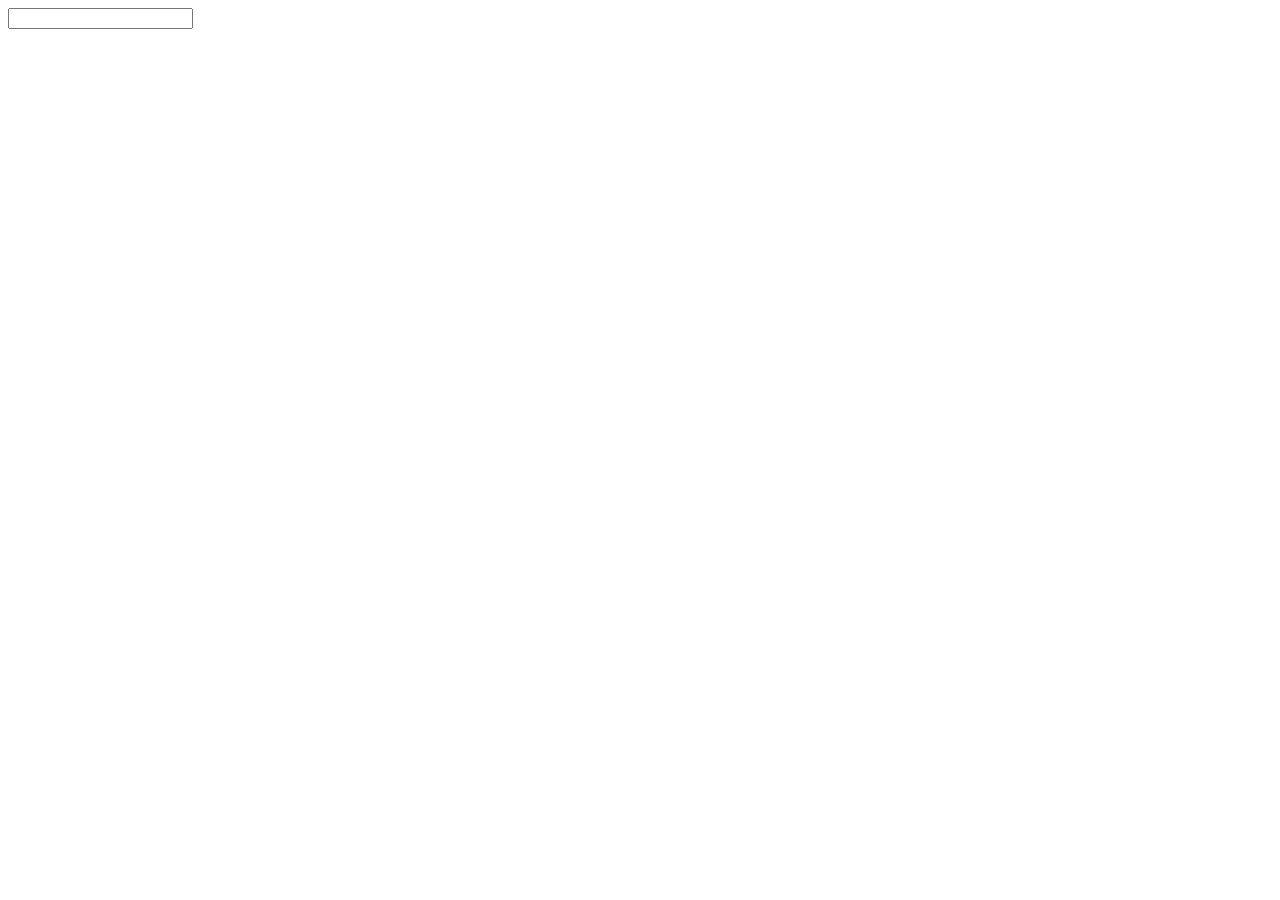
==== assets/html/home.html @ e3c2feac "login" ====
<!DOCTYPE html>
<html lang="en">
<head>
    <meta charset="UTF-8">
    <meta http-equiv="X-UA-Compatible" content="IE=edge">
    <meta name="viewport" content="width=device-width, initial-scale=1.0">
    <title>Instagram</title>
</head>
<body>
    <nav class="navBar">
        <div class="navBar__content">
            <div class="navBar__content__logoContainer">
                <div class="navBar__content__logoContainer__logo"></div>
            </div>
            <div class="navBar__content__searchContainer">
                <div class="navBar__content__searchContainer">
                    <input type="search">
                </div>
            </div>
            <div class="navBar__content__iconsContainer">
                <div class="navBar__content__iconsContainer__home"></div>
                <div class="navBar__content__iconsContainer__message"></div>
                <div class="navBar__content__iconsContainer__locations"></div>
                <div class="navBar__content__iconsContainer__likes"></div>
                <div class="navBar__content__iconsContainer__porfile"></div>
            </div>
        </div>
    </nav>
</body>
</html>
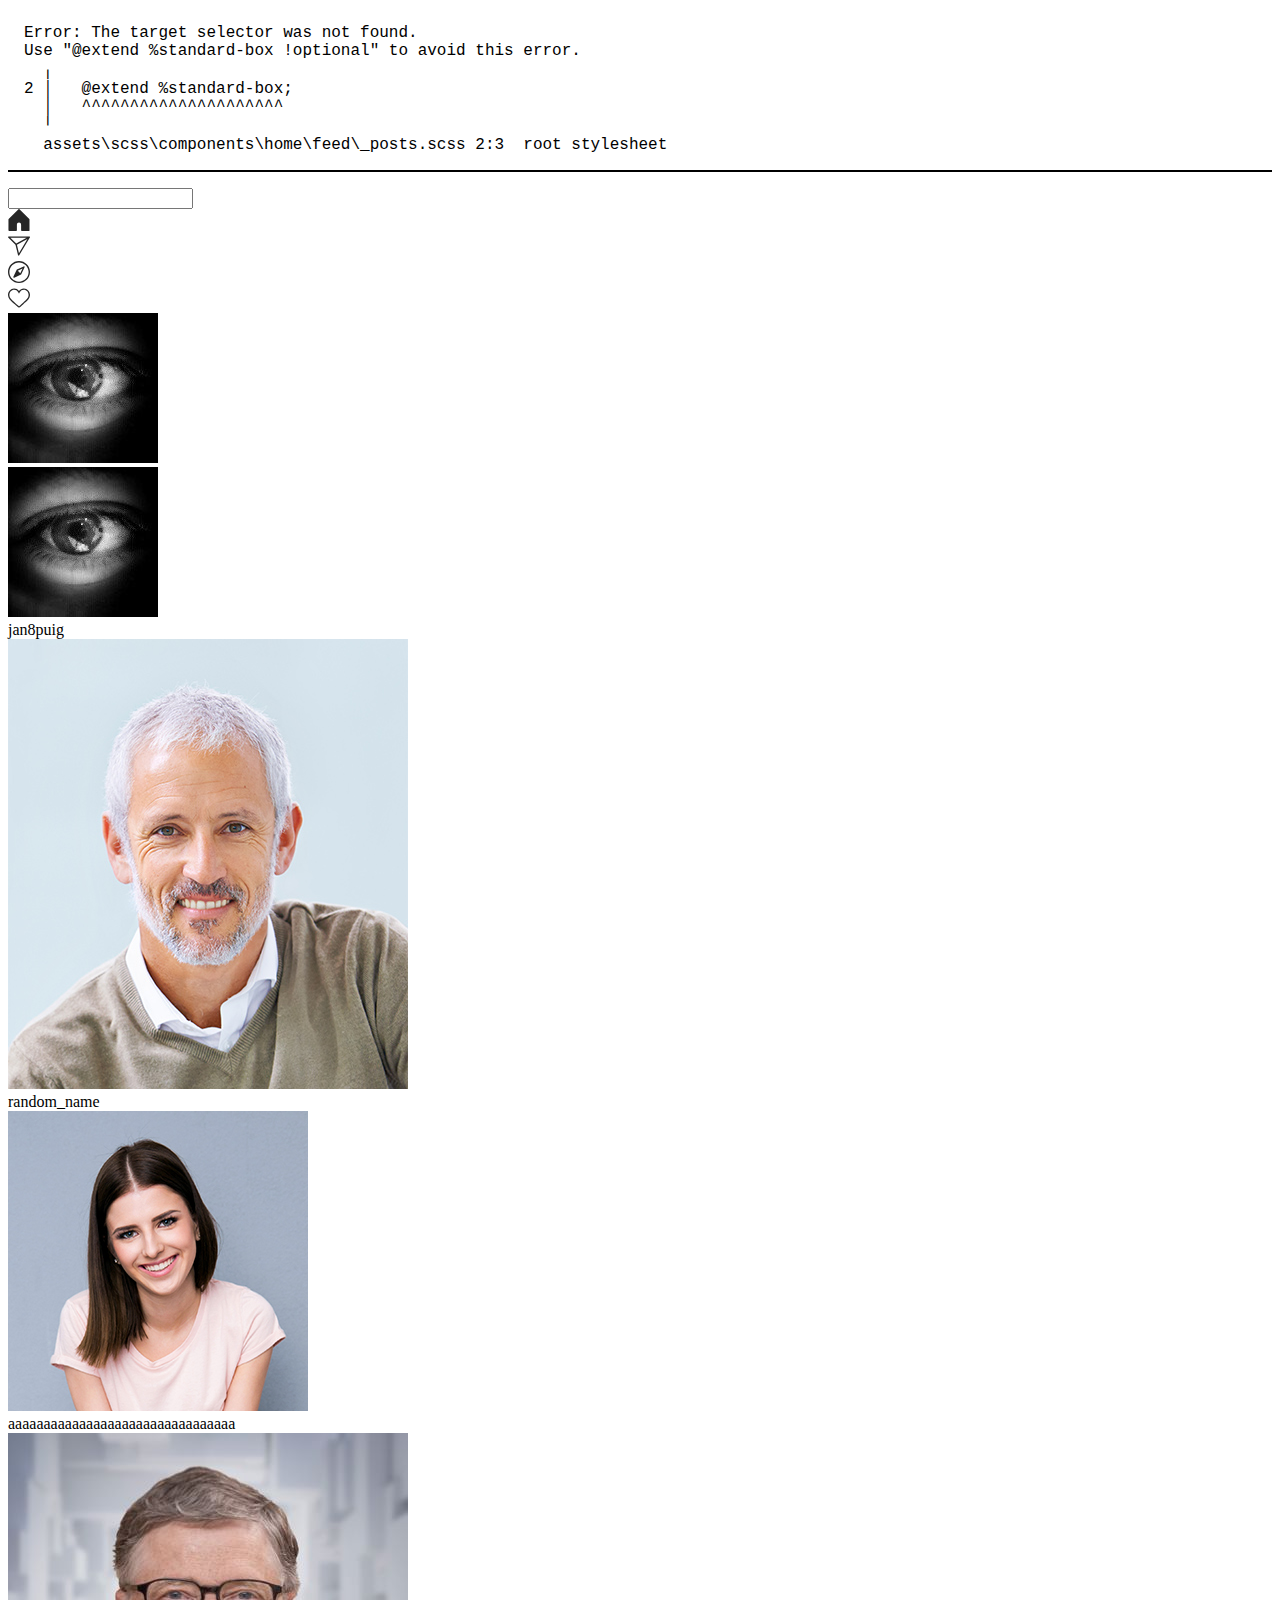
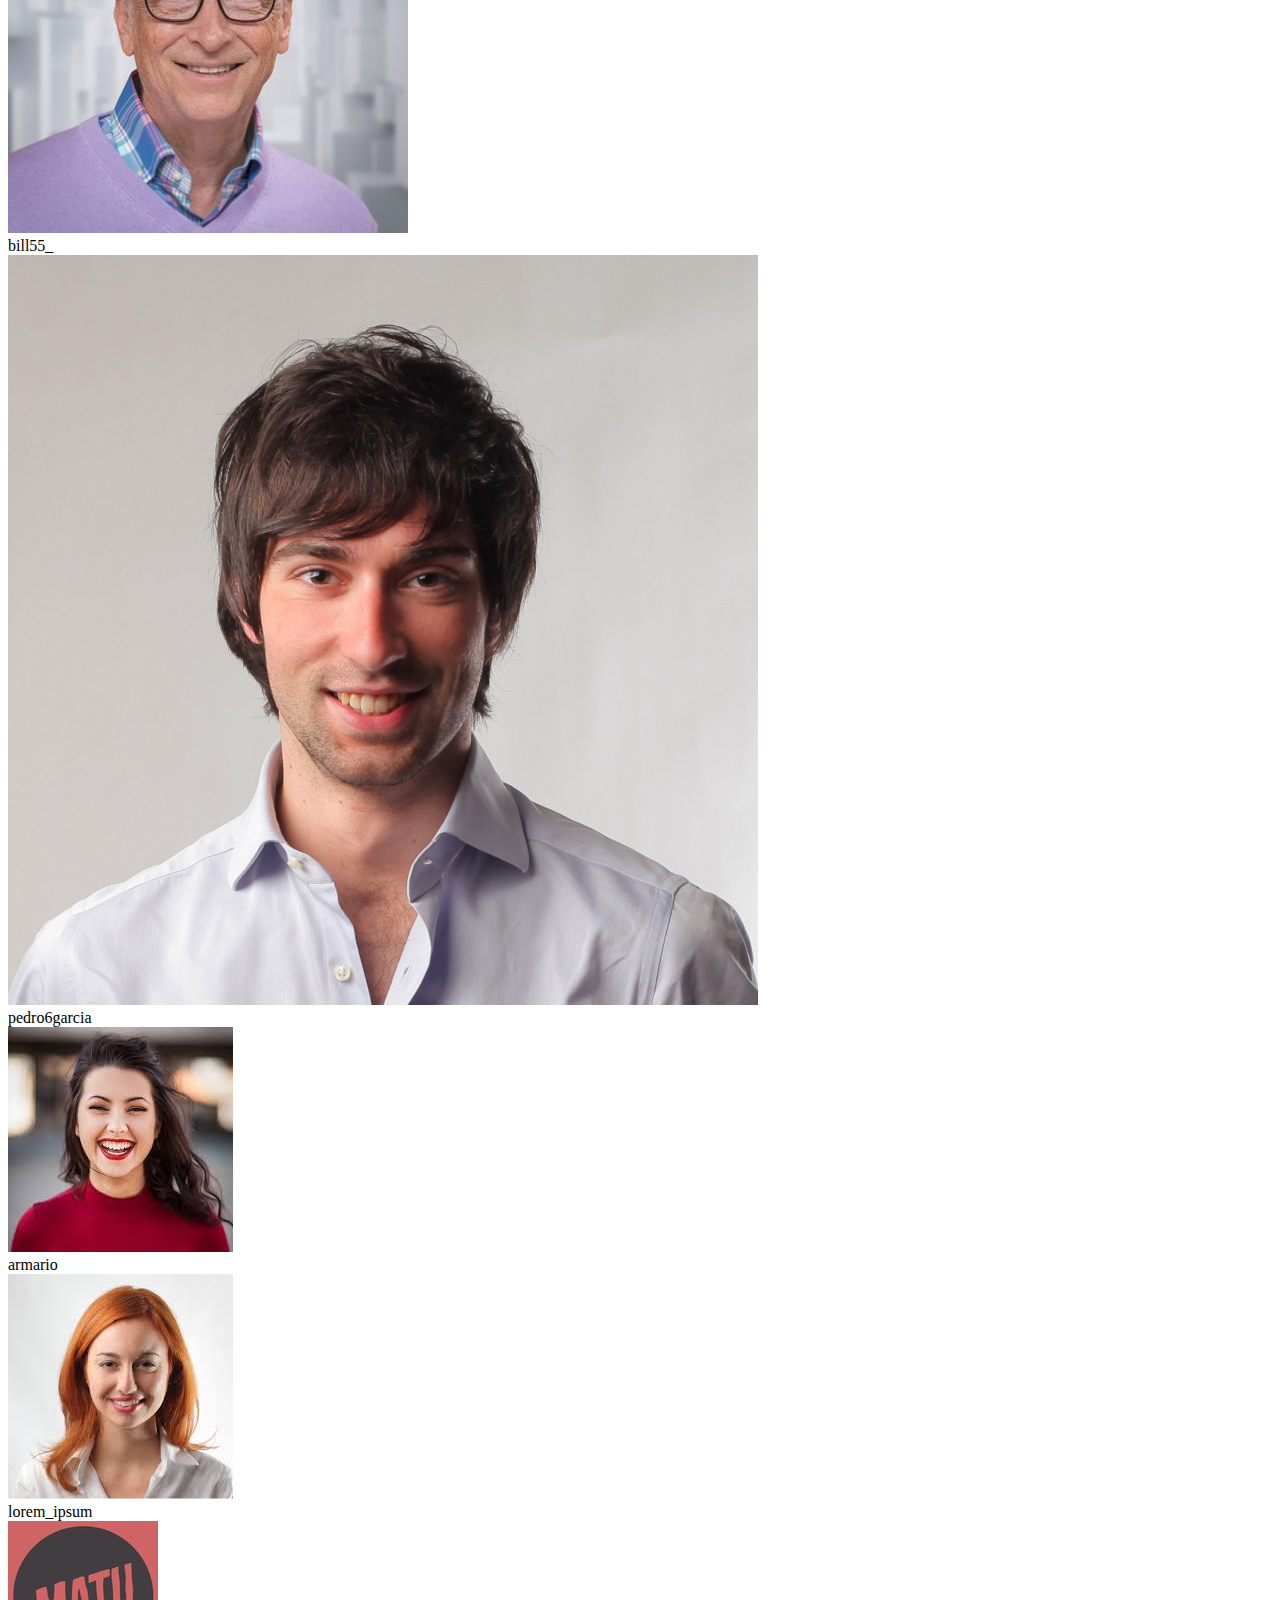
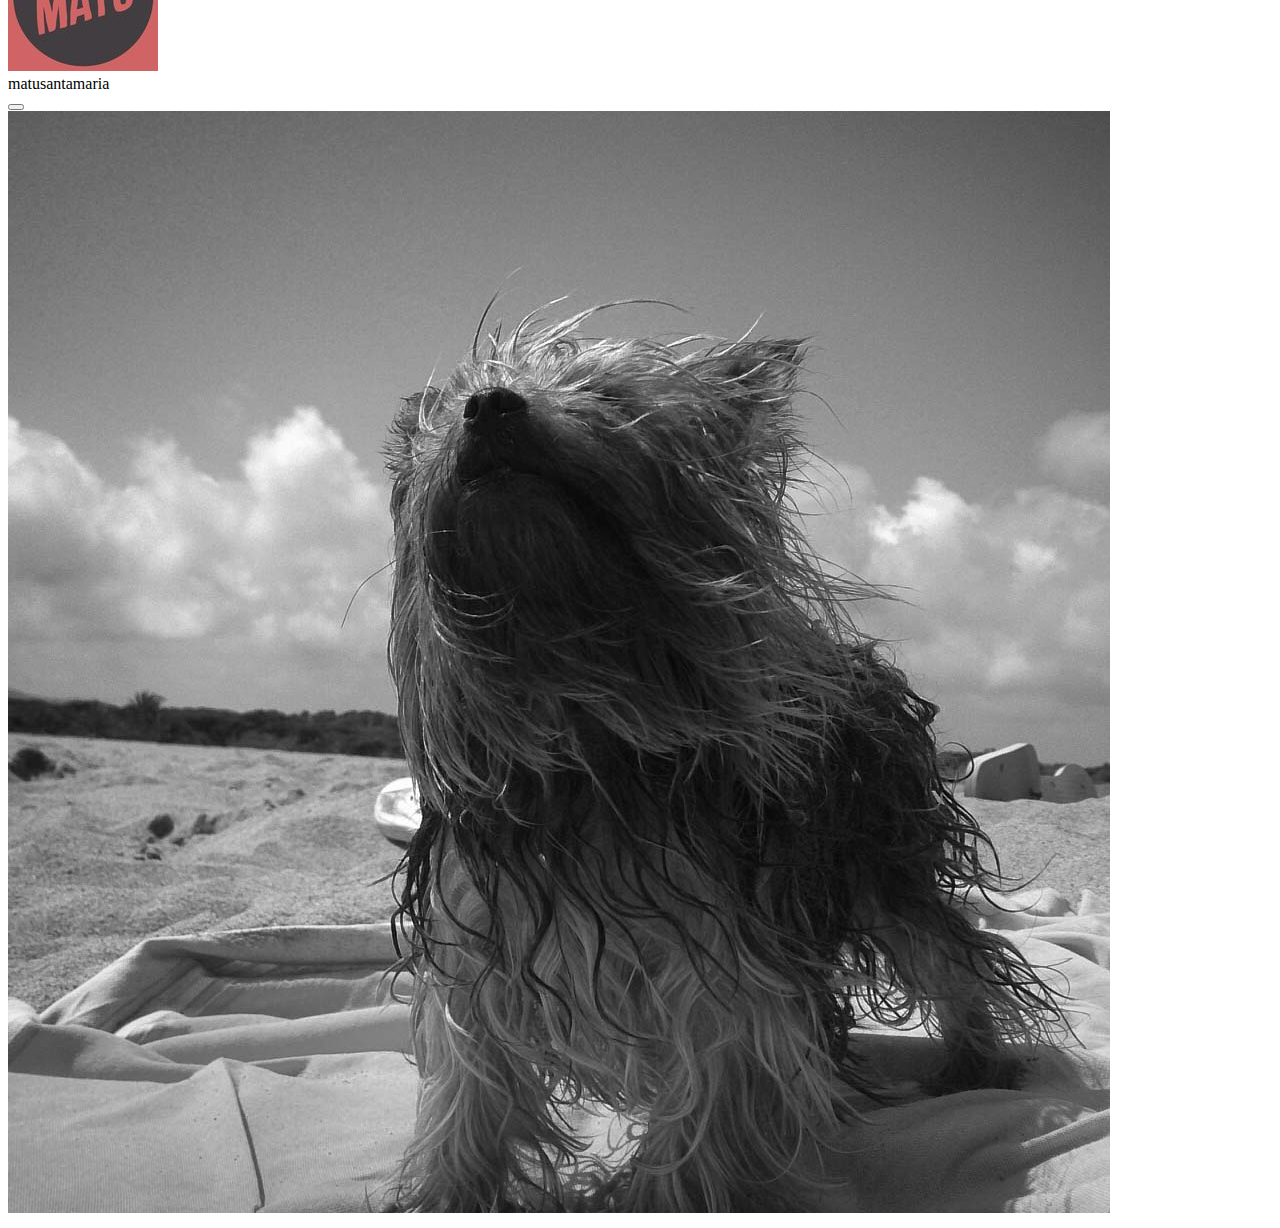
==== commit 5c3fbf98: "stories done" ====
--- a/assets/html/home.html
+++ b/assets/html/home.html
@@ -1,30 +1,198 @@
 <!DOCTYPE html>
 <html lang="en">
-<head>
-    <meta charset="UTF-8">
-    <meta http-equiv="X-UA-Compatible" content="IE=edge">
-    <meta name="viewport" content="width=device-width, initial-scale=1.0">
+  <head>
+    <meta charset="UTF-8" />
+    <meta http-equiv="X-UA-Compatible" content="IE=edge" />
+    <meta name="viewport" content="width=device-width, initial-scale=1.0" />
     <title>Instagram</title>
-</head>
-<body>
+    <link rel="stylesheet" href="/assets/css/style.css" />
+  </head>
+  <body>
     <nav class="navBar">
-        <div class="navBar__content">
-            <div class="navBar__content__logoContainer">
-                <div class="navBar__content__logoContainer__logo"></div>
+      <div class="navBar__content">
+        <div class="navBar__content__logoContainer">
+          <div class="navBar__content__logoContainer__logo"></div>
+        </div>
+        <div class="navBar__content__searchContainer">
+          <input
+            type="search"
+            class="navBar__content__searchContainer__search"
+          />
+        </div>
+        <div class="navBar__content__iconsContainer">
+          <div class="navBar__content__iconsContainer__home">
+            <svg
+              aria-label="Home"
+              class="_8-yf5"
+              fill="#262626"
+              height="22"
+              viewBox="0 0 48 48"
+              width="22"
+            >
+              <path
+                d="M45.5 48H30.1c-.8 0-1.5-.7-1.5-1.5V34.2c0-2.6-2.1-4.6-4.6-4.6s-4.6 2.1-4.6 4.6v12.3c0 .8-.7 1.5-1.5 1.5H2.5c-.8 0-1.5-.7-1.5-1.5V23c0-.4.2-.8.4-1.1L22.9.4c.6-.6 1.6-.6 2.1 0l21.5 21.5c.3.3.4.7.4 1.1v23.5c.1.8-.6 1.5-1.4 1.5z"
+              ></path>
+            </svg>
+          </div>
+          <div class="navBar__content__iconsContainer__message">
+            <svg
+              aria-label="Direct"
+              class="_8-yf5"
+              fill="#262626"
+              height="22"
+              viewBox="0 0 48 48"
+              width="22"
+            >
+              <path
+                d="M47.8 3.8c-.3-.5-.8-.8-1.3-.8h-45C.9 3.1.3 3.5.1 4S0 5.2.4 5.7l15.9 15.6 5.5 22.6c.1.6.6 1 1.2 1.1h.2c.5 0 1-.3 1.3-.7l23.2-39c.4-.4.4-1 .1-1.5zM5.2 6.1h35.5L18 18.7 5.2 6.1zm18.7 33.6l-4.4-18.4L42.4 8.6 23.9 39.7z"
+              ></path>
+            </svg>
+          </div>
+          <div class="navBar__content__iconsContainer__locations">
+            <svg
+              aria-label="Find People"
+              class="_8-yf5"
+              fill="#262626"
+              height="22"
+              viewBox="0 0 48 48"
+              width="22"
+            >
+              <path
+                clip-rule="evenodd"
+                d="M24 0C10.8 0 0 10.8 0 24s10.8 24 24 24 24-10.8 24-24S37.2 0 24 0zm0 45C12.4 45 3 35.6 3 24S12.4 3 24 3s21 9.4 21 21-9.4 21-21 21zm10.2-33.2l-14.8 7c-.3.1-.6.4-.7.7l-7 14.8c-.3.6-.2 1.3.3 1.7.3.3.7.4 1.1.4.2 0 .4 0 .6-.1l14.8-7c.3-.1.6-.4.7-.7l7-14.8c.3-.6.2-1.3-.3-1.7-.4-.5-1.1-.6-1.7-.3zm-7.4 15l-5.5-5.5 10.5-5-5 10.5z"
+                fill-rule="evenodd"
+              ></path>
+            </svg>
+          </div>
+          <div class="navBar__content__iconsContainer__likes">
+            <svg
+              aria-label="Activity Feed"
+              class="_8-yf5"
+              fill="#262626"
+              height="22"
+              viewBox="0 0 48 48"
+              width="22"
+            >
+              <path
+                d="M34.6 6.1c5.7 0 10.4 5.2 10.4 11.5 0 6.8-5.9 11-11.5 16S25 41.3 24 41.9c-1.1-.7-4.7-4-9.5-8.3-5.7-5-11.5-9.2-11.5-16C3 11.3 7.7 6.1 13.4 6.1c4.2 0 6.5 2 8.1 4.3 1.9 2.6 2.2 3.9 2.5 3.9.3 0 .6-1.3 2.5-3.9 1.6-2.3 3.9-4.3 8.1-4.3m0-3c-4.5 0-7.9 1.8-10.6 5.6-2.7-3.7-6.1-5.5-10.6-5.5C6 3.1 0 9.6 0 17.6c0 7.3 5.4 12 10.6 16.5.6.5 1.3 1.1 1.9 1.7l2.3 2c4.4 3.9 6.6 5.9 7.6 6.5.5.3 1.1.5 1.6.5.6 0 1.1-.2 1.6-.5 1-.6 2.8-2.2 7.8-6.8l2-1.8c.7-.6 1.3-1.2 2-1.7C42.7 29.6 48 25 48 17.6c0-8-6-14.5-13.4-14.5z"
+              ></path>
+            </svg>
+          </div>
+          <div class="navBar__content__iconsContainer__porfile">
+            <img
+              alt="jan8puig's profile picture"
+              src="/assets/img/porfileImage01.jpg"
+            />
+          </div>
+        </div>
+      </div>
+    </nav>
+    <main class="homeMain">
+      <div class="feedContainer">
+        <section class="stories">
+          <article class="stories__item">
+            <div class="stories__item__image">
+              <img
+                alt="jan8puig's profile picture"
+                src="/assets/img/porfileImage01.jpg"
+              />
             </div>
-            <div class="navBar__content__searchContainer">
-                <div class="navBar__content__searchContainer">
-                    <input type="search">
-                </div>
+            <span>jan8puig</span>
+          </article>
+          <article class="stories__item">
+            <div class="stories__item__image">
+              <img
+                alt="jan8puig's profile picture"
+                src="/assets/img/porfileImage02.jpg"
+              />
             </div>
-            <div class="navBar__content__iconsContainer">
-                <div class="navBar__content__iconsContainer__home"></div>
-                <div class="navBar__content__iconsContainer__message"></div>
-                <div class="navBar__content__iconsContainer__locations"></div>
-                <div class="navBar__content__iconsContainer__likes"></div>
-                <div class="navBar__content__iconsContainer__porfile"></div>
+            <span>random_name</span>
+          </article>
+          <article class="stories__item">
+            <div class="stories__item__image">
+              <img
+                alt="jan8puig's profile picture"
+                src="/assets/img/porfileImage03.jpg"
+              />
             </div>
-        </div>
-    </nav>
-</body>
-</html>+            <span>aaaaaaaaaaaaaaaaaaaaaaaaaaaaaaaa</span>
+          </article>
+          <article class="stories__item">
+            <div class="stories__item__image">
+              <img
+                alt="jan8puig's profile picture"
+                src="/assets/img/porfileImage04.jpg"
+              />
+            </div>
+            <span>bill55_</span>
+          </article>
+          <article class="stories__item">
+            <div class="stories__item__image">
+              <img
+                alt="jan8puig's profile picture"
+                src="/assets/img/porfileImage05.jpg"
+              />
+            </div>
+            <span>pedro6garcia</span>
+          </article>
+          <article class="stories__item">
+            <div class="stories__item__image">
+              <img
+                alt="jan8puig's profile picture"
+                src="/assets/img/porfileImage06.jpg"
+              />
+            </div>
+            <span>armario</span>
+          </article>
+          <article class="stories__item">
+            <div class="stories__item__image">
+              <img
+                alt="jan8puig's profile picture"
+                src="/assets/img/porfileImage08.jpg"
+              />
+            </div>
+            <span>lorem_ipsum</span>
+          </article>
+          <article class="stories__item">
+            <div class="stories__item__image">
+              <img
+                alt="jan8puig's profile picture"
+                src="/assets/img/porfileImage07.jpg"
+              />
+            </div>
+            <span>matusantamaria</span>
+          </article>
+          <button class="stories__next">
+            <div></div>
+          </button>
+        </section>
+        <section class="posts">
+          <article class="posts__item">
+            <div class="posts__item__userContainer">
+
+            </div>
+            <div class="posts__item__image">
+              <img
+              alt="post"
+              src="/assets/img/post01.jpg"
+            />
+            </div>
+            <div class="posts__item__footer">
+
+            </div>
+            <div class="posts__item__likes">
+
+            </div>
+            <div class="posts__item__coments">
+
+            </div>
+            <div class="posts__item__coment">
+
+            </div>
+          </article>
+        </section>
+      </div>
+      <section class="suggestions"></section>
+    </main>
+  </body>
+</html>
--- a/assets/css/style.css
+++ b/assets/css/style.css
@@ -0,0 +1,18 @@
+/* Error: The target selector was not found.
+ * Use "@extend %standard-box !optional" to avoid this error.
+ *   ,
+ * 2 |   @extend %standard-box;
+ *   |   ^^^^^^^^^^^^^^^^^^^^^
+ *   '
+ *   assets\scss\components\home\feed\_posts.scss 2:3  root stylesheet */
+
+body::before {
+  font-family: "Source Code Pro", "SF Mono", Monaco, Inconsolata, "Fira Mono",
+      "Droid Sans Mono", monospace, monospace;
+  white-space: pre;
+  display: block;
+  padding: 1em;
+  margin-bottom: 1em;
+  border-bottom: 2px solid black;
+  content: 'Error: The target selector was not found.\aUse "@extend %standard-box !optional" to avoid this error.\a   \2577 \a 2 \2502    @extend %standard-box;\d\a   \2502    ^^^^^^^^^^^^^^^^^^^^^\a   \2575 \a   assets\\scss\\components\\home\\feed\\_posts.scss 2:3  root stylesheet';
+}
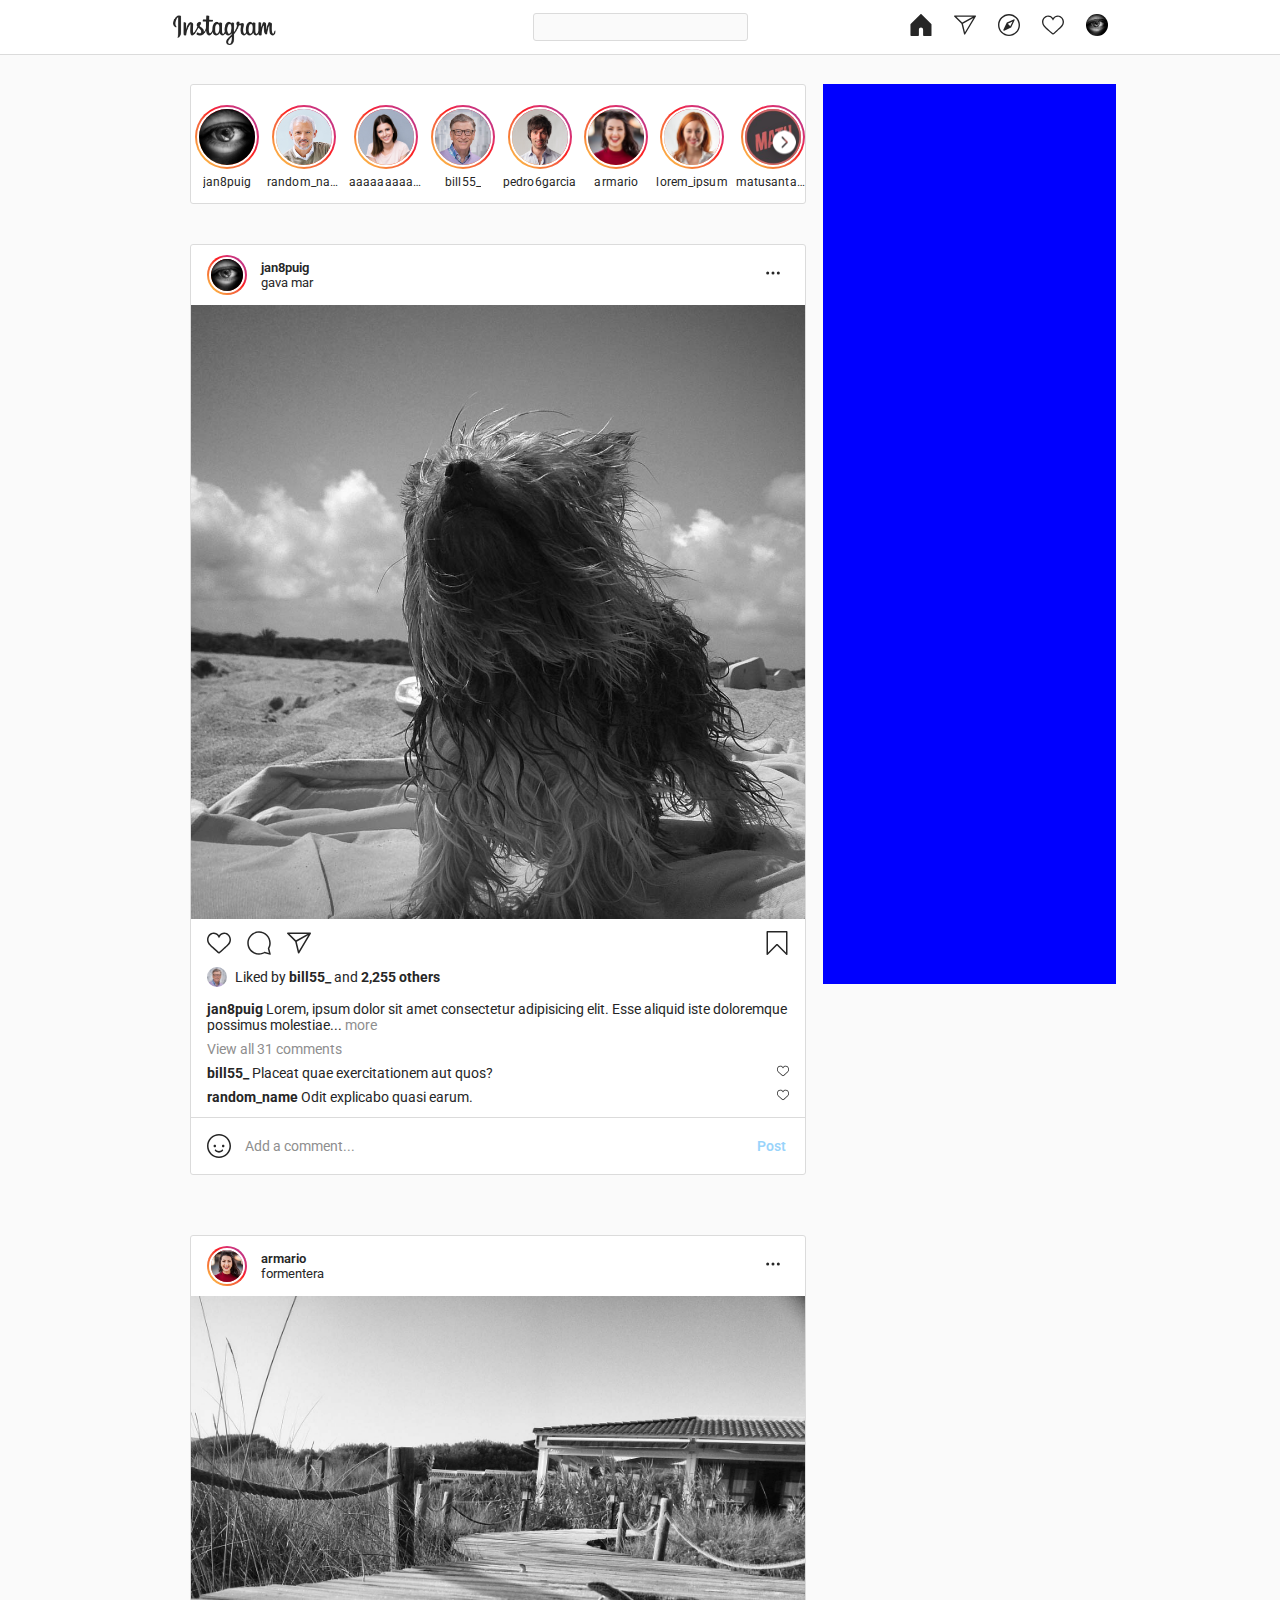
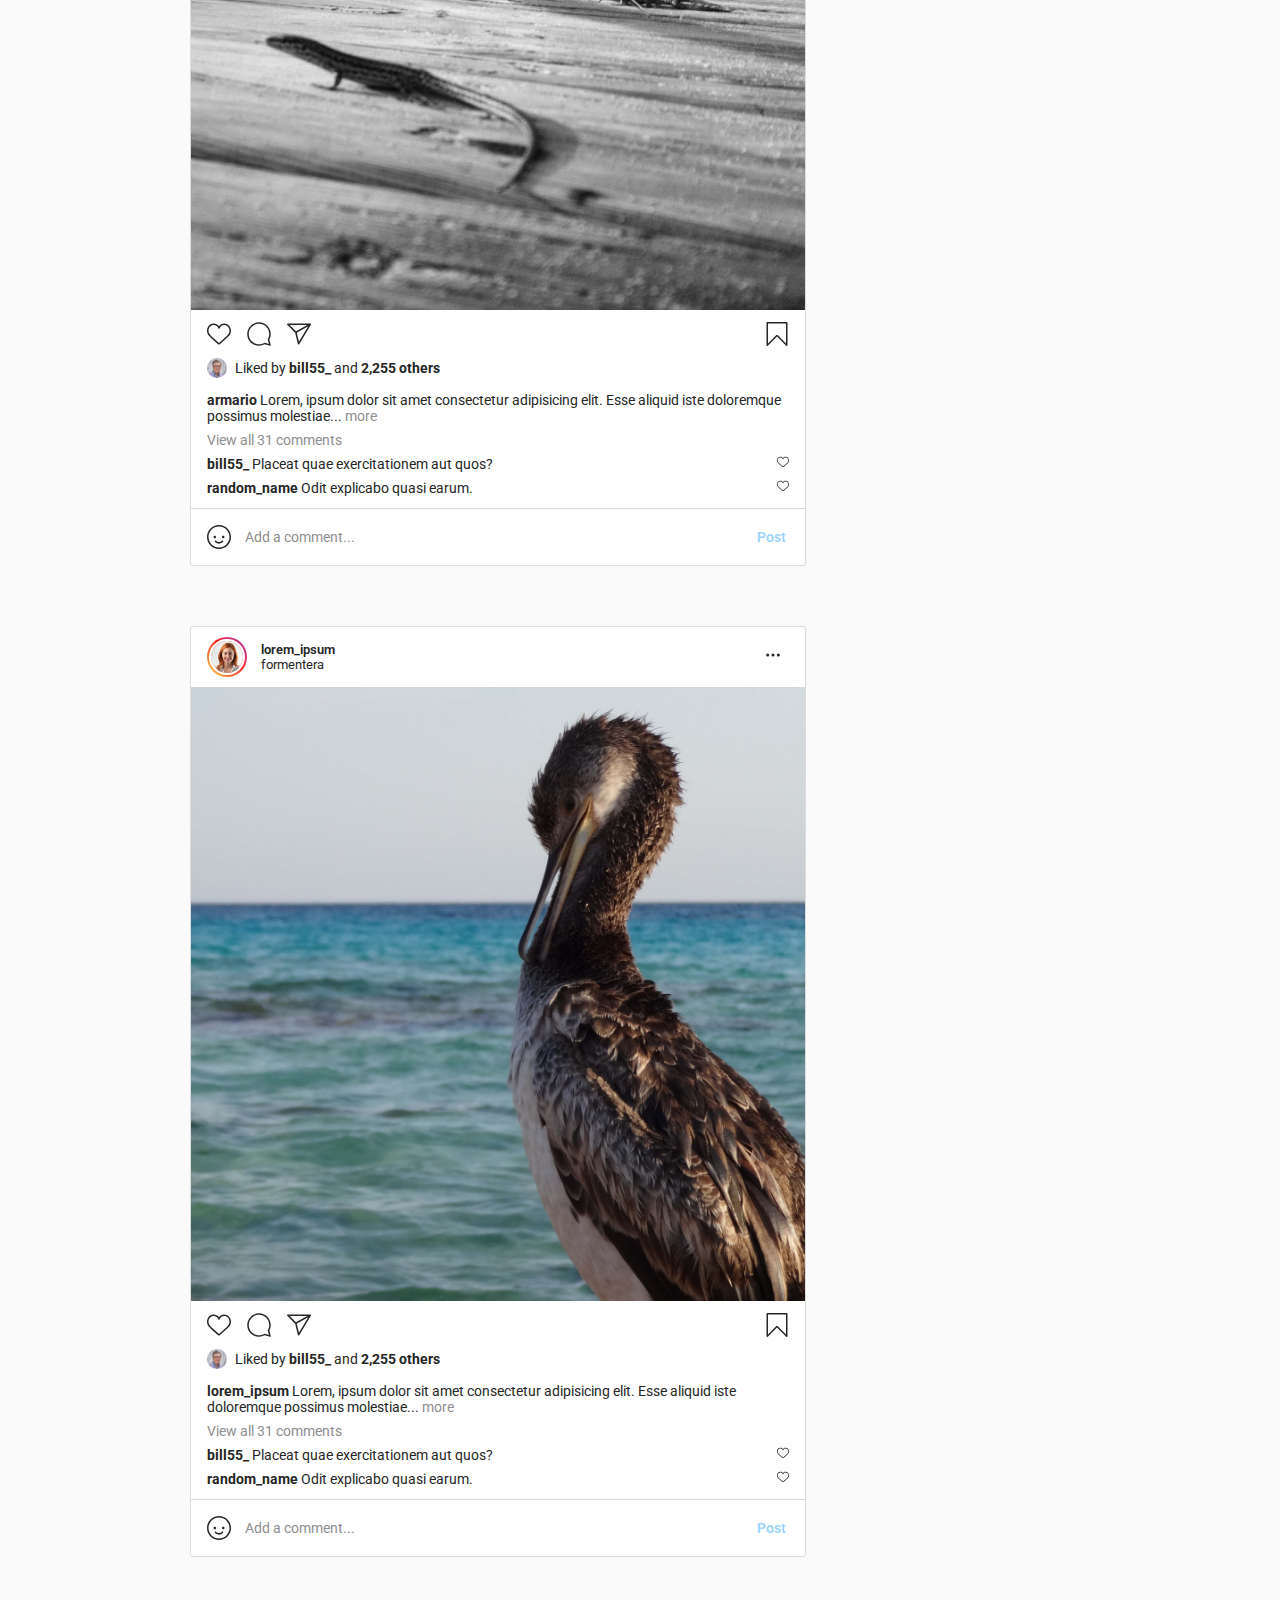
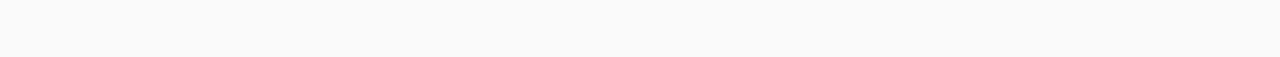
==== commit c13ad011: "posts" ====
--- a/assets/html/home.html
+++ b/assets/html/home.html
@@ -169,28 +169,537 @@
         <section class="posts">
           <article class="posts__item">
             <div class="posts__item__userContainer">
-
+              <div class="posts__item__userContainer__image">
+                <img
+                  alt="jan8puig's profile picture"
+                  src="/assets/img/porfileImage01.jpg"
+                />
+              </div>
+              <div class="posts__item__userContainer__info">
+                <span class="posts__item__userContainer__info__name"
+                  >jan8puig</span
+                >
+                <span class="posts__item__userContainer__info__place"
+                  >gava mar</span
+                >
+              </div>
+              <div class="posts__item__userContainer__action">
+                <svg
+                  aria-label="More options"
+                  class="_8-yf5"
+                  fill="#262626"
+                  height="16"
+                  viewBox="0 0 48 48"
+                  width="16"
+                >
+                  <circle
+                    clip-rule="evenodd"
+                    cx="8"
+                    cy="24"
+                    fill-rule="evenodd"
+                    r="4.5"
+                  ></circle>
+                  <circle
+                    clip-rule="evenodd"
+                    cx="24"
+                    cy="24"
+                    fill-rule="evenodd"
+                    r="4.5"
+                  ></circle>
+                  <circle
+                    clip-rule="evenodd"
+                    cx="40"
+                    cy="24"
+                    fill-rule="evenodd"
+                    r="4.5"
+                  ></circle>
+                </svg>
+              </div>
             </div>
             <div class="posts__item__image">
-              <img
-              alt="post"
-              src="/assets/img/post01.jpg"
-            />
+              <img alt="post" src="/assets/img/post01.jpg" />
             </div>
             <div class="posts__item__footer">
-
+              <div class="posts__item__footer__leftButtons">
+                <svg
+                  aria-label="Like"
+                  class="_8-yf5"
+                  fill="#262626"
+                  height="24"
+                  viewBox="0 0 48 48"
+                  width="24"
+                >
+                  <path
+                    d="M34.6 6.1c5.7 0 10.4 5.2 10.4 11.5 0 6.8-5.9 11-11.5 16S25 41.3 24 41.9c-1.1-.7-4.7-4-9.5-8.3-5.7-5-11.5-9.2-11.5-16C3 11.3 7.7 6.1 13.4 6.1c4.2 0 6.5 2 8.1 4.3 1.9 2.6 2.2 3.9 2.5 3.9.3 0 .6-1.3 2.5-3.9 1.6-2.3 3.9-4.3 8.1-4.3m0-3c-4.5 0-7.9 1.8-10.6 5.6-2.7-3.7-6.1-5.5-10.6-5.5C6 3.1 0 9.6 0 17.6c0 7.3 5.4 12 10.6 16.5.6.5 1.3 1.1 1.9 1.7l2.3 2c4.4 3.9 6.6 5.9 7.6 6.5.5.3 1.1.5 1.6.5.6 0 1.1-.2 1.6-.5 1-.6 2.8-2.2 7.8-6.8l2-1.8c.7-.6 1.3-1.2 2-1.7C42.7 29.6 48 25 48 17.6c0-8-6-14.5-13.4-14.5z"
+                  ></path>
+                </svg>
+                <svg
+                  aria-label="Comment"
+                  class="_8-yf5"
+                  fill="#262626"
+                  height="24"
+                  viewBox="0 0 48 48"
+                  width="24"
+                >
+                  <path
+                    clip-rule="evenodd"
+                    d="M47.5 46.1l-2.8-11c1.8-3.3 2.8-7.1 2.8-11.1C47.5 11 37 .5 24 .5S.5 11 .5 24 11 47.5 24 47.5c4 0 7.8-1 11.1-2.8l11 2.8c.8.2 1.6-.6 1.4-1.4zm-3-22.1c0 4-1 7-2.6 10-.2.4-.3.9-.2 1.4l2.1 8.4-8.3-2.1c-.5-.1-1-.1-1.4.2-1.8 1-5.2 2.6-10 2.6-11.4 0-20.6-9.2-20.6-20.5S12.7 3.5 24 3.5 44.5 12.7 44.5 24z"
+                    fill-rule="evenodd"
+                  ></path>
+                </svg>
+                <svg
+                  aria-label="Share Post"
+                  class="_8-yf5"
+                  fill="#262626"
+                  height="24"
+                  viewBox="0 0 48 48"
+                  width="24"
+                >
+                  <path
+                    d="M47.8 3.8c-.3-.5-.8-.8-1.3-.8h-45C.9 3.1.3 3.5.1 4S0 5.2.4 5.7l15.9 15.6 5.5 22.6c.1.6.6 1 1.2 1.1h.2c.5 0 1-.3 1.3-.7l23.2-39c.4-.4.4-1 .1-1.5zM5.2 6.1h35.5L18 18.7 5.2 6.1zm18.7 33.6l-4.4-18.4L42.4 8.6 23.9 39.7z"
+                  ></path>
+                </svg>
+              </div>
+              <div class="posts__item__footer_save">
+                <svg
+                  aria-label="Save"
+                  class="_8-yf5"
+                  fill="#262626"
+                  height="24"
+                  viewBox="0 0 48 48"
+                  width="24"
+                >
+                  <path
+                    d="M43.5 48c-.4 0-.8-.2-1.1-.4L24 29 5.6 47.6c-.4.4-1.1.6-1.6.3-.6-.2-1-.8-1-1.4v-45C3 .7 3.7 0 4.5 0h39c.8 0 1.5.7 1.5 1.5v45c0 .6-.4 1.2-.9 1.4-.2.1-.4.1-.6.1zM24 26c.8 0 1.6.3 2.2.9l15.8 16V3H6v39.9l15.8-16c.6-.6 1.4-.9 2.2-.9z"
+                  ></path>
+                </svg>
+              </div>
             </div>
             <div class="posts__item__likes">
-
+              <div class="posts__item__likes__image">
+                <img
+                  alt="jan8puig's profile picture"
+                  src="/assets/img/porfileImage04.jpg"
+                />
+              </div>
+              <span class="posts__item__likes__text"
+                >Liked by <b>bill55_</b> and <b>2,255 others</b></span
+              >
             </div>
             <div class="posts__item__coments">
-
-            </div>
-            <div class="posts__item__coment">
-
+              <span class="posts__item__coments__userComent">
+                <b>jan8puig</b> Lorem, ipsum dolor sit amet consectetur
+                adipisicing elit. Esse aliquid iste doloremque possimus
+                molestiae... <b>more</b>
+              </span>
+              <p class="posts__item__coments__viewAll">View all 31 comments</p>
+              <p class="posts__item__coments__comment">
+                <b>bill55_</b> Placeat quae exercitationem aut quos?
+                <svg
+                  aria-label="Like"
+                  class="_8-yf5"
+                  fill="#262626"
+                  height="12"
+                  viewBox="0 0 48 48"
+                  width="12"
+                >
+                  <path
+                    d="M34.6 6.1c5.7 0 10.4 5.2 10.4 11.5 0 6.8-5.9 11-11.5 16S25 41.3 24 41.9c-1.1-.7-4.7-4-9.5-8.3-5.7-5-11.5-9.2-11.5-16C3 11.3 7.7 6.1 13.4 6.1c4.2 0 6.5 2 8.1 4.3 1.9 2.6 2.2 3.9 2.5 3.9.3 0 .6-1.3 2.5-3.9 1.6-2.3 3.9-4.3 8.1-4.3m0-3c-4.5 0-7.9 1.8-10.6 5.6-2.7-3.7-6.1-5.5-10.6-5.5C6 3.1 0 9.6 0 17.6c0 7.3 5.4 12 10.6 16.5.6.5 1.3 1.1 1.9 1.7l2.3 2c4.4 3.9 6.6 5.9 7.6 6.5.5.3 1.1.5 1.6.5.6 0 1.1-.2 1.6-.5 1-.6 2.8-2.2 7.8-6.8l2-1.8c.7-.6 1.3-1.2 2-1.7C42.7 29.6 48 25 48 17.6c0-8-6-14.5-13.4-14.5z"
+                  ></path>
+                </svg>
+              </p>
+              <p class="posts__item__coments__comment">
+                <b>random_name</b> Odit explicabo quasi earum.
+                <svg
+                  aria-label="Like"
+                  class="_8-yf5"
+                  fill="#262626"
+                  height="12"
+                  viewBox="0 0 48 48"
+                  width="12"
+                >
+                  <path
+                    d="M34.6 6.1c5.7 0 10.4 5.2 10.4 11.5 0 6.8-5.9 11-11.5 16S25 41.3 24 41.9c-1.1-.7-4.7-4-9.5-8.3-5.7-5-11.5-9.2-11.5-16C3 11.3 7.7 6.1 13.4 6.1c4.2 0 6.5 2 8.1 4.3 1.9 2.6 2.2 3.9 2.5 3.9.3 0 .6-1.3 2.5-3.9 1.6-2.3 3.9-4.3 8.1-4.3m0-3c-4.5 0-7.9 1.8-10.6 5.6-2.7-3.7-6.1-5.5-10.6-5.5C6 3.1 0 9.6 0 17.6c0 7.3 5.4 12 10.6 16.5.6.5 1.3 1.1 1.9 1.7l2.3 2c4.4 3.9 6.6 5.9 7.6 6.5.5.3 1.1.5 1.6.5.6 0 1.1-.2 1.6-.5 1-.6 2.8-2.2 7.8-6.8l2-1.8c.7-.6 1.3-1.2 2-1.7C42.7 29.6 48 25 48 17.6c0-8-6-14.5-13.4-14.5z"
+                  ></path>
+                </svg>
+              </p>
+            </div>
+            <div class="posts__item__comment">
+              <svg
+                aria-label="Emoji"
+                class="_8-yf5"
+                fill="#262626"
+                height="24"
+                viewBox="0 0 48 48"
+                width="24"
+              >
+                <path
+                  d="M24 48C10.8 48 0 37.2 0 24S10.8 0 24 0s24 10.8 24 24-10.8 24-24 24zm0-45C12.4 3 3 12.4 3 24s9.4 21 21 21 21-9.4 21-21S35.6 3 24 3z"
+                ></path>
+                <path
+                  d="M34.9 24c0-1.4-1.1-2.5-2.5-2.5s-2.5 1.1-2.5 2.5 1.1 2.5 2.5 2.5 2.5-1.1 2.5-2.5zm-21.8 0c0-1.4 1.1-2.5 2.5-2.5s2.5 1.1 2.5 2.5-1.1 2.5-2.5 2.5-2.5-1.1-2.5-2.5zM24 37.3c-5.2 0-8-3.5-8.2-3.7-.5-.6-.4-1.6.2-2.1.6-.5 1.6-.4 2.1.2.1.1 2.1 2.5 5.8 2.5 3.7 0 5.8-2.5 5.8-2.5.5-.6 1.5-.7 2.1-.2.6.5.7 1.5.2 2.1 0 .2-2.8 3.7-8 3.7z"
+                ></path>
+              </svg>
+              <span>Add a comment...</span>
+              <span>Post</span>
+            </div>
+          </article>
+          <article class="posts__item">
+            <div class="posts__item__userContainer">
+              <div class="posts__item__userContainer__image">
+                <img
+                  alt="armario's profile picture"
+                  src="/assets/img/porfileImage06.jpg"
+                />
+              </div>
+              <div class="posts__item__userContainer__info">
+                <span class="posts__item__userContainer__info__name"
+                  >armario</span
+                >
+                <span class="posts__item__userContainer__info__place"
+                  >formentera</span
+                >
+              </div>
+              <div class="posts__item__userContainer__action">
+                <svg
+                  aria-label="More options"
+                  class="_8-yf5"
+                  fill="#262626"
+                  height="16"
+                  viewBox="0 0 48 48"
+                  width="16"
+                >
+                  <circle
+                    clip-rule="evenodd"
+                    cx="8"
+                    cy="24"
+                    fill-rule="evenodd"
+                    r="4.5"
+                  ></circle>
+                  <circle
+                    clip-rule="evenodd"
+                    cx="24"
+                    cy="24"
+                    fill-rule="evenodd"
+                    r="4.5"
+                  ></circle>
+                  <circle
+                    clip-rule="evenodd"
+                    cx="40"
+                    cy="24"
+                    fill-rule="evenodd"
+                    r="4.5"
+                  ></circle>
+                </svg>
+              </div>
+            </div>
+            <div class="posts__item__image">
+              <img alt="post" src="/assets/img/post03.jpg" />
+            </div>
+            <div class="posts__item__footer">
+              <div class="posts__item__footer__leftButtons">
+                <svg
+                  aria-label="Like"
+                  class="_8-yf5"
+                  fill="#262626"
+                  height="24"
+                  viewBox="0 0 48 48"
+                  width="24"
+                >
+                  <path
+                    d="M34.6 6.1c5.7 0 10.4 5.2 10.4 11.5 0 6.8-5.9 11-11.5 16S25 41.3 24 41.9c-1.1-.7-4.7-4-9.5-8.3-5.7-5-11.5-9.2-11.5-16C3 11.3 7.7 6.1 13.4 6.1c4.2 0 6.5 2 8.1 4.3 1.9 2.6 2.2 3.9 2.5 3.9.3 0 .6-1.3 2.5-3.9 1.6-2.3 3.9-4.3 8.1-4.3m0-3c-4.5 0-7.9 1.8-10.6 5.6-2.7-3.7-6.1-5.5-10.6-5.5C6 3.1 0 9.6 0 17.6c0 7.3 5.4 12 10.6 16.5.6.5 1.3 1.1 1.9 1.7l2.3 2c4.4 3.9 6.6 5.9 7.6 6.5.5.3 1.1.5 1.6.5.6 0 1.1-.2 1.6-.5 1-.6 2.8-2.2 7.8-6.8l2-1.8c.7-.6 1.3-1.2 2-1.7C42.7 29.6 48 25 48 17.6c0-8-6-14.5-13.4-14.5z"
+                  ></path>
+                </svg>
+                <svg
+                  aria-label="Comment"
+                  class="_8-yf5"
+                  fill="#262626"
+                  height="24"
+                  viewBox="0 0 48 48"
+                  width="24"
+                >
+                  <path
+                    clip-rule="evenodd"
+                    d="M47.5 46.1l-2.8-11c1.8-3.3 2.8-7.1 2.8-11.1C47.5 11 37 .5 24 .5S.5 11 .5 24 11 47.5 24 47.5c4 0 7.8-1 11.1-2.8l11 2.8c.8.2 1.6-.6 1.4-1.4zm-3-22.1c0 4-1 7-2.6 10-.2.4-.3.9-.2 1.4l2.1 8.4-8.3-2.1c-.5-.1-1-.1-1.4.2-1.8 1-5.2 2.6-10 2.6-11.4 0-20.6-9.2-20.6-20.5S12.7 3.5 24 3.5 44.5 12.7 44.5 24z"
+                    fill-rule="evenodd"
+                  ></path>
+                </svg>
+                <svg
+                  aria-label="Share Post"
+                  class="_8-yf5"
+                  fill="#262626"
+                  height="24"
+                  viewBox="0 0 48 48"
+                  width="24"
+                >
+                  <path
+                    d="M47.8 3.8c-.3-.5-.8-.8-1.3-.8h-45C.9 3.1.3 3.5.1 4S0 5.2.4 5.7l15.9 15.6 5.5 22.6c.1.6.6 1 1.2 1.1h.2c.5 0 1-.3 1.3-.7l23.2-39c.4-.4.4-1 .1-1.5zM5.2 6.1h35.5L18 18.7 5.2 6.1zm18.7 33.6l-4.4-18.4L42.4 8.6 23.9 39.7z"
+                  ></path>
+                </svg>
+              </div>
+              <div class="posts__item__footer_save">
+                <svg
+                  aria-label="Save"
+                  class="_8-yf5"
+                  fill="#262626"
+                  height="24"
+                  viewBox="0 0 48 48"
+                  width="24"
+                >
+                  <path
+                    d="M43.5 48c-.4 0-.8-.2-1.1-.4L24 29 5.6 47.6c-.4.4-1.1.6-1.6.3-.6-.2-1-.8-1-1.4v-45C3 .7 3.7 0 4.5 0h39c.8 0 1.5.7 1.5 1.5v45c0 .6-.4 1.2-.9 1.4-.2.1-.4.1-.6.1zM24 26c.8 0 1.6.3 2.2.9l15.8 16V3H6v39.9l15.8-16c.6-.6 1.4-.9 2.2-.9z"
+                  ></path>
+                </svg>
+              </div>
+            </div>
+            <div class="posts__item__likes">
+              <div class="posts__item__likes__image">
+                <img
+                  alt="jan8puig's profile picture"
+                  src="/assets/img/porfileImage04.jpg"
+                />
+              </div>
+              <span class="posts__item__likes__text"
+                >Liked by <b>bill55_</b> and <b>2,255 others</b></span
+              >
+            </div>
+            <div class="posts__item__coments">
+              <span class="posts__item__coments__userComent">
+                <b>armario</b> Lorem, ipsum dolor sit amet consectetur
+                adipisicing elit. Esse aliquid iste doloremque possimus
+                molestiae... <b>more</b>
+              </span>
+              <p class="posts__item__coments__viewAll">View all 31 comments</p>
+              <p class="posts__item__coments__comment">
+                <b>bill55_</b> Placeat quae exercitationem aut quos?
+                <svg
+                  aria-label="Like"
+                  class="_8-yf5"
+                  fill="#262626"
+                  height="12"
+                  viewBox="0 0 48 48"
+                  width="12"
+                >
+                  <path
+                    d="M34.6 6.1c5.7 0 10.4 5.2 10.4 11.5 0 6.8-5.9 11-11.5 16S25 41.3 24 41.9c-1.1-.7-4.7-4-9.5-8.3-5.7-5-11.5-9.2-11.5-16C3 11.3 7.7 6.1 13.4 6.1c4.2 0 6.5 2 8.1 4.3 1.9 2.6 2.2 3.9 2.5 3.9.3 0 .6-1.3 2.5-3.9 1.6-2.3 3.9-4.3 8.1-4.3m0-3c-4.5 0-7.9 1.8-10.6 5.6-2.7-3.7-6.1-5.5-10.6-5.5C6 3.1 0 9.6 0 17.6c0 7.3 5.4 12 10.6 16.5.6.5 1.3 1.1 1.9 1.7l2.3 2c4.4 3.9 6.6 5.9 7.6 6.5.5.3 1.1.5 1.6.5.6 0 1.1-.2 1.6-.5 1-.6 2.8-2.2 7.8-6.8l2-1.8c.7-.6 1.3-1.2 2-1.7C42.7 29.6 48 25 48 17.6c0-8-6-14.5-13.4-14.5z"
+                  ></path>
+                </svg>
+              </p>
+              <p class="posts__item__coments__comment">
+                <b>random_name</b> Odit explicabo quasi earum.
+                <svg
+                  aria-label="Like"
+                  class="_8-yf5"
+                  fill="#262626"
+                  height="12"
+                  viewBox="0 0 48 48"
+                  width="12"
+                >
+                  <path
+                    d="M34.6 6.1c5.7 0 10.4 5.2 10.4 11.5 0 6.8-5.9 11-11.5 16S25 41.3 24 41.9c-1.1-.7-4.7-4-9.5-8.3-5.7-5-11.5-9.2-11.5-16C3 11.3 7.7 6.1 13.4 6.1c4.2 0 6.5 2 8.1 4.3 1.9 2.6 2.2 3.9 2.5 3.9.3 0 .6-1.3 2.5-3.9 1.6-2.3 3.9-4.3 8.1-4.3m0-3c-4.5 0-7.9 1.8-10.6 5.6-2.7-3.7-6.1-5.5-10.6-5.5C6 3.1 0 9.6 0 17.6c0 7.3 5.4 12 10.6 16.5.6.5 1.3 1.1 1.9 1.7l2.3 2c4.4 3.9 6.6 5.9 7.6 6.5.5.3 1.1.5 1.6.5.6 0 1.1-.2 1.6-.5 1-.6 2.8-2.2 7.8-6.8l2-1.8c.7-.6 1.3-1.2 2-1.7C42.7 29.6 48 25 48 17.6c0-8-6-14.5-13.4-14.5z"
+                  ></path>
+                </svg>
+              </p>
+            </div>
+            <div class="posts__item__comment">
+              <svg
+                aria-label="Emoji"
+                class="_8-yf5"
+                fill="#262626"
+                height="24"
+                viewBox="0 0 48 48"
+                width="24"
+              >
+                <path
+                  d="M24 48C10.8 48 0 37.2 0 24S10.8 0 24 0s24 10.8 24 24-10.8 24-24 24zm0-45C12.4 3 3 12.4 3 24s9.4 21 21 21 21-9.4 21-21S35.6 3 24 3z"
+                ></path>
+                <path
+                  d="M34.9 24c0-1.4-1.1-2.5-2.5-2.5s-2.5 1.1-2.5 2.5 1.1 2.5 2.5 2.5 2.5-1.1 2.5-2.5zm-21.8 0c0-1.4 1.1-2.5 2.5-2.5s2.5 1.1 2.5 2.5-1.1 2.5-2.5 2.5-2.5-1.1-2.5-2.5zM24 37.3c-5.2 0-8-3.5-8.2-3.7-.5-.6-.4-1.6.2-2.1.6-.5 1.6-.4 2.1.2.1.1 2.1 2.5 5.8 2.5 3.7 0 5.8-2.5 5.8-2.5.5-.6 1.5-.7 2.1-.2.6.5.7 1.5.2 2.1 0 .2-2.8 3.7-8 3.7z"
+                ></path>
+              </svg>
+              <span>Add a comment...</span>
+              <span>Post</span>
+            </div>
+          </article>
+          <article class="posts__item">
+            <div class="posts__item__userContainer">
+              <div class="posts__item__userContainer__image">
+                <img
+                  alt="lorem_ipsum's profile picture"
+                  src="/assets/img/porfileImage08.jpg"
+                />
+              </div>
+              <div class="posts__item__userContainer__info">
+                <span class="posts__item__userContainer__info__name"
+                  >lorem_ipsum</span
+                >
+                <span class="posts__item__userContainer__info__place"
+                  >formentera</span
+                >
+              </div>
+              <div class="posts__item__userContainer__action">
+                <svg
+                  aria-label="More options"
+                  class="_8-yf5"
+                  fill="#262626"
+                  height="16"
+                  viewBox="0 0 48 48"
+                  width="16"
+                >
+                  <circle
+                    clip-rule="evenodd"
+                    cx="8"
+                    cy="24"
+                    fill-rule="evenodd"
+                    r="4.5"
+                  ></circle>
+                  <circle
+                    clip-rule="evenodd"
+                    cx="24"
+                    cy="24"
+                    fill-rule="evenodd"
+                    r="4.5"
+                  ></circle>
+                  <circle
+                    clip-rule="evenodd"
+                    cx="40"
+                    cy="24"
+                    fill-rule="evenodd"
+                    r="4.5"
+                  ></circle>
+                </svg>
+              </div>
+            </div>
+            <div class="posts__item__image">
+              <img alt="post" src="/assets/img/post02.jpg" />
+            </div>
+            <div class="posts__item__footer">
+              <div class="posts__item__footer__leftButtons">
+                <svg
+                  aria-label="Like"
+                  class="_8-yf5"
+                  fill="#262626"
+                  height="24"
+                  viewBox="0 0 48 48"
+                  width="24"
+                >
+                  <path
+                    d="M34.6 6.1c5.7 0 10.4 5.2 10.4 11.5 0 6.8-5.9 11-11.5 16S25 41.3 24 41.9c-1.1-.7-4.7-4-9.5-8.3-5.7-5-11.5-9.2-11.5-16C3 11.3 7.7 6.1 13.4 6.1c4.2 0 6.5 2 8.1 4.3 1.9 2.6 2.2 3.9 2.5 3.9.3 0 .6-1.3 2.5-3.9 1.6-2.3 3.9-4.3 8.1-4.3m0-3c-4.5 0-7.9 1.8-10.6 5.6-2.7-3.7-6.1-5.5-10.6-5.5C6 3.1 0 9.6 0 17.6c0 7.3 5.4 12 10.6 16.5.6.5 1.3 1.1 1.9 1.7l2.3 2c4.4 3.9 6.6 5.9 7.6 6.5.5.3 1.1.5 1.6.5.6 0 1.1-.2 1.6-.5 1-.6 2.8-2.2 7.8-6.8l2-1.8c.7-.6 1.3-1.2 2-1.7C42.7 29.6 48 25 48 17.6c0-8-6-14.5-13.4-14.5z"
+                  ></path>
+                </svg>
+                <svg
+                  aria-label="Comment"
+                  class="_8-yf5"
+                  fill="#262626"
+                  height="24"
+                  viewBox="0 0 48 48"
+                  width="24"
+                >
+                  <path
+                    clip-rule="evenodd"
+                    d="M47.5 46.1l-2.8-11c1.8-3.3 2.8-7.1 2.8-11.1C47.5 11 37 .5 24 .5S.5 11 .5 24 11 47.5 24 47.5c4 0 7.8-1 11.1-2.8l11 2.8c.8.2 1.6-.6 1.4-1.4zm-3-22.1c0 4-1 7-2.6 10-.2.4-.3.9-.2 1.4l2.1 8.4-8.3-2.1c-.5-.1-1-.1-1.4.2-1.8 1-5.2 2.6-10 2.6-11.4 0-20.6-9.2-20.6-20.5S12.7 3.5 24 3.5 44.5 12.7 44.5 24z"
+                    fill-rule="evenodd"
+                  ></path>
+                </svg>
+                <svg
+                  aria-label="Share Post"
+                  class="_8-yf5"
+                  fill="#262626"
+                  height="24"
+                  viewBox="0 0 48 48"
+                  width="24"
+                >
+                  <path
+                    d="M47.8 3.8c-.3-.5-.8-.8-1.3-.8h-45C.9 3.1.3 3.5.1 4S0 5.2.4 5.7l15.9 15.6 5.5 22.6c.1.6.6 1 1.2 1.1h.2c.5 0 1-.3 1.3-.7l23.2-39c.4-.4.4-1 .1-1.5zM5.2 6.1h35.5L18 18.7 5.2 6.1zm18.7 33.6l-4.4-18.4L42.4 8.6 23.9 39.7z"
+                  ></path>
+                </svg>
+              </div>
+              <div class="posts__item__footer_save">
+                <svg
+                  aria-label="Save"
+                  class="_8-yf5"
+                  fill="#262626"
+                  height="24"
+                  viewBox="0 0 48 48"
+                  width="24"
+                >
+                  <path
+                    d="M43.5 48c-.4 0-.8-.2-1.1-.4L24 29 5.6 47.6c-.4.4-1.1.6-1.6.3-.6-.2-1-.8-1-1.4v-45C3 .7 3.7 0 4.5 0h39c.8 0 1.5.7 1.5 1.5v45c0 .6-.4 1.2-.9 1.4-.2.1-.4.1-.6.1zM24 26c.8 0 1.6.3 2.2.9l15.8 16V3H6v39.9l15.8-16c.6-.6 1.4-.9 2.2-.9z"
+                  ></path>
+                </svg>
+              </div>
+            </div>
+            <div class="posts__item__likes">
+              <div class="posts__item__likes__image">
+                <img
+                  alt="lorem_ipsum's profile picture"
+                  src="/assets/img/porfileImage04.jpg"
+                />
+              </div>
+              <span class="posts__item__likes__text"
+                >Liked by <b>bill55_</b> and <b>2,255 others</b></span
+              >
+            </div>
+            <div class="posts__item__coments">
+              <span class="posts__item__coments__userComent">
+                <b>lorem_ipsum</b> Lorem, ipsum dolor sit amet consectetur
+                adipisicing elit. Esse aliquid iste doloremque possimus
+                molestiae... <b>more</b>
+              </span>
+              <p class="posts__item__coments__viewAll">View all 31 comments</p>
+              <p class="posts__item__coments__comment">
+                <b>bill55_</b> Placeat quae exercitationem aut quos?
+                <svg
+                  aria-label="Like"
+                  class="_8-yf5"
+                  fill="#262626"
+                  height="12"
+                  viewBox="0 0 48 48"
+                  width="12"
+                >
+                  <path
+                    d="M34.6 6.1c5.7 0 10.4 5.2 10.4 11.5 0 6.8-5.9 11-11.5 16S25 41.3 24 41.9c-1.1-.7-4.7-4-9.5-8.3-5.7-5-11.5-9.2-11.5-16C3 11.3 7.7 6.1 13.4 6.1c4.2 0 6.5 2 8.1 4.3 1.9 2.6 2.2 3.9 2.5 3.9.3 0 .6-1.3 2.5-3.9 1.6-2.3 3.9-4.3 8.1-4.3m0-3c-4.5 0-7.9 1.8-10.6 5.6-2.7-3.7-6.1-5.5-10.6-5.5C6 3.1 0 9.6 0 17.6c0 7.3 5.4 12 10.6 16.5.6.5 1.3 1.1 1.9 1.7l2.3 2c4.4 3.9 6.6 5.9 7.6 6.5.5.3 1.1.5 1.6.5.6 0 1.1-.2 1.6-.5 1-.6 2.8-2.2 7.8-6.8l2-1.8c.7-.6 1.3-1.2 2-1.7C42.7 29.6 48 25 48 17.6c0-8-6-14.5-13.4-14.5z"
+                  ></path>
+                </svg>
+              </p>
+              <p class="posts__item__coments__comment">
+                <b>random_name</b> Odit explicabo quasi earum.
+                <svg
+                  aria-label="Like"
+                  class="_8-yf5"
+                  fill="#262626"
+                  height="12"
+                  viewBox="0 0 48 48"
+                  width="12"
+                >
+                  <path
+                    d="M34.6 6.1c5.7 0 10.4 5.2 10.4 11.5 0 6.8-5.9 11-11.5 16S25 41.3 24 41.9c-1.1-.7-4.7-4-9.5-8.3-5.7-5-11.5-9.2-11.5-16C3 11.3 7.7 6.1 13.4 6.1c4.2 0 6.5 2 8.1 4.3 1.9 2.6 2.2 3.9 2.5 3.9.3 0 .6-1.3 2.5-3.9 1.6-2.3 3.9-4.3 8.1-4.3m0-3c-4.5 0-7.9 1.8-10.6 5.6-2.7-3.7-6.1-5.5-10.6-5.5C6 3.1 0 9.6 0 17.6c0 7.3 5.4 12 10.6 16.5.6.5 1.3 1.1 1.9 1.7l2.3 2c4.4 3.9 6.6 5.9 7.6 6.5.5.3 1.1.5 1.6.5.6 0 1.1-.2 1.6-.5 1-.6 2.8-2.2 7.8-6.8l2-1.8c.7-.6 1.3-1.2 2-1.7C42.7 29.6 48 25 48 17.6c0-8-6-14.5-13.4-14.5z"
+                  ></path>
+                </svg>
+              </p>
+            </div>
+            <div class="posts__item__comment">
+              <svg
+                aria-label="Emoji"
+                class="_8-yf5"
+                fill="#262626"
+                height="24"
+                viewBox="0 0 48 48"
+                width="24"
+              >
+                <path
+                  d="M24 48C10.8 48 0 37.2 0 24S10.8 0 24 0s24 10.8 24 24-10.8 24-24 24zm0-45C12.4 3 3 12.4 3 24s9.4 21 21 21 21-9.4 21-21S35.6 3 24 3z"
+                ></path>
+                <path
+                  d="M34.9 24c0-1.4-1.1-2.5-2.5-2.5s-2.5 1.1-2.5 2.5 1.1 2.5 2.5 2.5 2.5-1.1 2.5-2.5zm-21.8 0c0-1.4 1.1-2.5 2.5-2.5s2.5 1.1 2.5 2.5-1.1 2.5-2.5 2.5-2.5-1.1-2.5-2.5zM24 37.3c-5.2 0-8-3.5-8.2-3.7-.5-.6-.4-1.6.2-2.1.6-.5 1.6-.4 2.1.2.1.1 2.1 2.5 5.8 2.5 3.7 0 5.8-2.5 5.8-2.5.5-.6 1.5-.7 2.1-.2.6.5.7 1.5.2 2.1 0 .2-2.8 3.7-8 3.7z"
+                ></path>
+              </svg>
+              <span>Add a comment...</span>
+              <span>Post</span>
             </div>
           </article>
         </section>
+        
       </div>
       <section class="suggestions"></section>
     </main>
--- a/assets/css/style.css
+++ b/assets/css/style.css
@@ -1,18 +1,836 @@
-/* Error: The target selector was not found.
- * Use "@extend %standard-box !optional" to avoid this error.
- *   ,
- * 2 |   @extend %standard-box;
- *   |   ^^^^^^^^^^^^^^^^^^^^^
- *   '
- *   assets\scss\components\home\feed\_posts.scss 2:3  root stylesheet */
-
-body::before {
-  font-family: "Source Code Pro", "SF Mono", Monaco, Inconsolata, "Fira Mono",
-      "Droid Sans Mono", monospace, monospace;
+@charset "UTF-8";
+@import url("https://fonts.googleapis.com/css2?family=Roboto:ital,wght@0,100;0,300;0,400;0,500;0,700;0,900;1,100;1,300;1,400;1,500;1,700;1,900&display=swap");
+.stories, .posts__item, .login__main__content__login, .login__main__content__signin {
+  top: 0;
+  left: 0;
+  right: 0;
+  border-radius: 3px;
+  border: 1px solid #dbdbdb;
+  background-color: white;
+  padding: 10px 0;
+  margin-bottom: 10px;
+}
+
+.login__main__content__login__facebook__button__logo {
+  background-image: url("/assets/img/logos.png");
+  background-repeat: no-repeat;
+  background-position: -414px -259px;
+  height: 16px;
+  width: 16px;
+}
+
+.stories__next div {
+  background-image: url("/assets/img/logos2.png");
+  background-repeat: no-repeat;
+  background-position: -294px -273px;
+  height: 45px;
+  width: 45px;
+}
+
+body {
+  margin: 0;
+  padding: 0;
+  box-sizing: content-box;
+  background-color: #fafafa;
+  font-family: "Roboto", sans-serif;
+  color: #262626;
+  width: 100vw;
+}
+
+article,
+aside,
+details,
+figcaption,
+figure,
+footer,
+header,
+hgroup,
+nav,
+section,
+summary {
+  display: block;
+}
+
+audio,
+canvas,
+video {
+  display: inline-block;
+}
+
+audio:not([controls]) {
+  display: none;
+  height: 0;
+}
+
+[hidden], template {
+  display: none;
+}
+
+html {
+  background: #fff;
+  color: #000;
+  -webkit-text-size-adjust: 100%;
+  -ms-text-size-adjust: 100%;
+}
+
+html,
+button,
+input,
+select,
+textarea {
+  font-family: sans-serif;
+}
+
+body {
+  margin: 0;
+}
+
+a {
+  background: transparent;
+}
+a:focus {
+  outline: thin dotted;
+}
+a:hover, a:active {
+  outline: 0;
+}
+
+h1 {
+  font-size: 2em;
+  margin: 0.67em 0;
+}
+
+h2 {
+  font-size: 1.5em;
+  margin: 0.83em 0;
+}
+
+h3 {
+  font-size: 1.17em;
+  margin: 1em 0;
+}
+
+h4 {
+  font-size: 1em;
+  margin: 1.33em 0;
+}
+
+h5 {
+  font-size: 0.83em;
+  margin: 1.67em 0;
+}
+
+h6 {
+  font-size: 0.75em;
+  margin: 2.33em 0;
+}
+
+abbr[title] {
+  border-bottom: 1px dotted;
+}
+
+b,
+strong {
+  font-weight: bold;
+}
+
+dfn {
+  font-style: italic;
+}
+
+mark {
+  background: #ff0;
+  color: #000;
+}
+
+code,
+kbd,
+pre,
+samp {
+  font-family: monospace, serif;
+  font-size: 1em;
+}
+
+pre {
   white-space: pre;
+  white-space: pre-wrap;
+  word-wrap: break-word;
+}
+
+q {
+  quotes: "“" "”" "‘" "’";
+}
+
+q:before, q:after {
+  content: "";
+  content: none;
+}
+
+small {
+  font-size: 80%;
+}
+
+sub,
+sup {
+  font-size: 75%;
+  line-height: 0;
+  position: relative;
+  vertical-align: baseline;
+}
+
+sup {
+  top: -0.5em;
+}
+
+sub {
+  bottom: -0.25em;
+}
+
+img {
+  border: 0;
+}
+
+svg:not(:root) {
+  overflow: hidden;
+}
+
+figure {
+  margin: 0;
+}
+
+fieldset {
+  border: 1px solid #c0c0c0;
+  margin: 0 2px;
+  padding: 0.35em 0.625em 0.75em;
+}
+
+legend {
+  border: 0;
+  padding: 0;
+  white-space: normal;
+}
+
+button,
+input,
+select,
+textarea {
+  font-family: inherit;
+  font-size: 100%;
+  margin: 0;
+  vertical-align: baseline;
+}
+
+button, input {
+  line-height: normal;
+}
+
+button,
+select {
+  text-transform: none;
+}
+
+button,
+html input[type=button],
+input[type=reset],
+input[type=submit] {
+  -webkit-appearance: button;
+  cursor: pointer;
+}
+
+button[disabled],
+input[disabled] {
+  cursor: default;
+}
+
+button::-moz-focus-inner, input::-moz-focus-inner {
+  border: 0;
+  padding: 0;
+}
+
+textarea {
+  overflow: auto;
+  vertical-align: top;
+}
+
+table {
+  border-collapse: collapse;
+  border-spacing: 0;
+}
+
+input[type=search] {
+  -webkit-appearance: textfield;
+  -moz-box-sizing: content-box;
+  -webkit-box-sizing: content-box;
+  box-sizing: content-box;
+}
+input[type=search]::-webkit-search-cancel-button, input[type=search]::-webkit-search-decoration {
+  -webkit-appearance: none;
+}
+input[type=checkbox], input[type=radio] {
+  box-sizing: border-box;
+  padding: 0;
+}
+
+.login__footer {
+  display: flex;
+  flex-direction: column;
+  width: 100vw;
+  height: 15vh;
+}
+.login__footer__line {
+  display: flex;
+  flex-direction: row;
+  width: 100vw;
+  justify-content: center;
+  align-items: center;
+}
+.login__footer__line__item {
+  font-size: 13px;
+  line-height: 14px;
+  margin: 0px 8px 12px;
+  color: #8e8e8e;
+}
+.login__footer__line__arrow {
+  font-size: 13px;
+  line-height: 14px;
+  margin-right: 8px;
+  margin-top: -10px;
+  color: #8e8e8e;
+}
+
+.login__main__content {
+  margin-top: 32px;
+  max-width: 350px;
+}
+.login__main__content__login__logo {
+  background-image: url("/assets/img/logos.png");
+  background-repeat: no-repeat;
+  background-size: 430px 401px;
+  background-position: 0 -130px;
+  height: 51px;
+  width: 175px;
+  margin: 22px auto 12px;
+}
+.login__main__content__login__form {
+  margin-top: 24px;
+}
+.login__main__content__login__form input {
+  outline: 0;
+  font-size: 11px;
+  background: #fafafa;
+  border: 1px solid #dbdbdb;
+  border-radius: 3px;
+  overflow: hidden;
+  padding: 9px 0 7px 8px;
+  text-overflow: ellipsis;
+  height: 20px;
+  margin: 0 40px 6px;
+  width: calc(100% - 80px);
+  font-family: "Roboto", sans-serif;
+}
+.login__main__content__login__form input[type=submit] {
+  margin: 8px 40px;
+  height: 30px;
+  color: white;
+  background-color: #0095f6;
+  border-radius: 4px;
+  padding: 5px 9px;
+  font-weight: 500;
+  width: calc(100% - 70px);
+  font-size: 14px;
+}
+.login__main__content__login__or {
+  margin: 10px 40px 18px;
+  display: flex;
+  flex-direction: row;
+}
+.login__main__content__login__or__separator {
+  flex-grow: 1;
+  height: 1px;
+  position: relative;
+  top: 0.45em;
+  flex-shrink: 1;
+  color: black;
+  box-sizing: border-box;
+  border-bottom: 0.5px solid #dbdbdb;
+}
+.login__main__content__login__or__text {
+  flex-grow: 0;
+  flex-shrink: 0;
+  font-size: 13px;
+  font-weight: 600;
+  line-height: 15px;
+  margin: 0 18px;
+  text-transform: uppercase;
+  color: #8e8e8e;
+  font-weight: 500;
+}
+.login__main__content__login__facebook {
+  margin: 8px 40px;
+}
+.login__main__content__login__facebook__button {
+  background-color: transparent;
+  border: 0;
+  box-sizing: border-box;
+  color: #385185;
+  cursor: pointer;
+  display: inline;
+  font-size: 14px;
+  font-weight: 600;
+  line-height: 18px;
+  padding: 0;
+  position: relative;
+  text-align: center;
+  text-overflow: ellipsis;
+  text-transform: inherit;
+  user-select: none;
+  width: auto;
+  display: flex;
+  justify-content: center;
+  outline: none;
+  margin: 0 auto;
+}
+.login__main__content__login__facebook__button__text {
+  margin-left: 10px;
+}
+.login__main__content__login__forgot {
+  font-size: 12px;
+  line-height: 14px;
+  margin-top: 12px;
+  margin-bottom: 10px;
+  text-align: center;
+}
+.login__main__content__login__forgot a {
+  font-size: 12px;
+  line-height: 14px;
+  margin-top: 12px;
+  text-align: center;
+  color: #385185;
+}
+.login__main__content__signin__text {
+  color: #262626;
+  font-size: 14px;
+  margin: 15px;
+  text-align: center;
+}
+.login__main__content__signin__text a {
+  color: #0095f6;
+  font-weight: 600;
+  font-size: 14px;
+  line-height: 18px;
+  cursor: pointer;
+}
+.login__main__content__downloadApp {
+  display: flex;
+  flex-direction: column;
+  flex-shrink: 0;
+  margin: 0;
+  padding: 0;
+  position: relative;
+}
+.login__main__content__downloadApp p {
+  text-align: center;
+}
+.login__main__content__downloadApp__links {
+  margin-top: 10px;
+  display: flex;
+  justify-content: center;
+}
+.login__main__content__downloadApp__links a {
+  text-decoration: none;
+  margin: 0;
+  padding: 0;
+  border: 0;
+  vertical-align: baseline;
+  cursor: pointer;
+}
+.login__main__content__downloadApp__links a img {
+  height: 40px;
+  cursor: pointer;
+}
+.login__main__content__downloadApp__links a + a {
+  margin-left: 10px;
+}
+
+.mobileCarrusel {
+  background-image: url("/assets/img/mobileBackground.png");
+  background-size: 454px 618px;
+  width: 454px;
+  height: 618px;
+}
+
+.login__main {
+  display: flex;
+  margin: 0 auto;
+  width: fit-content;
+}
+
+.login {
+  height: 85vh;
+  display: flex;
+  justify-content: center;
+  align-items: center;
+}
+
+.posts {
+  height: fit-content;
+  margin-bottom: 24px;
+  padding: 16px 0;
+  display: flex;
+  flex-direction: column;
+  width: 100%;
+  position: relative;
+}
+.posts__item {
+  width: 100%;
+  height: fit-content;
+  padding: 0;
+  margin-bottom: 60px;
+}
+.posts__item__userContainer {
+  height: 28px;
+  padding: 16px;
+  width: calc(100% - 32px);
+  display: flex;
+  align-items: center;
+}
+.posts__item__userContainer__image {
+  width: 40px;
+  width: 32px;
+  height: 32px;
+  width: 36px;
+  height: 36px;
+  background: linear-gradient(to bottom left, #833ab4, #c13584, #e1306c, #fd1d1d, #f56040, #f77737, #fcaf45, #ffdc80);
+  padding: 2px;
+  display: inline-block;
+  border-radius: 50%;
+  /* padding: 1px;
+
+  border: 1px solid transparent;
+
+  background: linear-gradient(to bottom, #833AB4,#C13584,#E1306C,#FD1D1D,#F56040,#F77737,#FCAF45,#FFDC80);
+
+  background-clip: border-box;
+
+  background-origin: border-box; */
+}
+.posts__item__userContainer__image img {
+  width: 100%;
+  height: 100%;
+  border-radius: 50%;
+  overflow: hidden;
+  box-sizing: border-box;
   display: block;
-  padding: 1em;
-  margin-bottom: 1em;
-  border-bottom: 2px solid black;
-  content: 'Error: The target selector was not found.\aUse "@extend %standard-box !optional" to avoid this error.\a   \2577 \a 2 \2502    @extend %standard-box;\d\a   \2502    ^^^^^^^^^^^^^^^^^^^^^\a   \2575 \a   assets\\scss\\components\\home\\feed\\_posts.scss 2:3  root stylesheet';
-}
+}
+.posts__item__userContainer__image img {
+  width: 100%;
+  height: 100%;
+  border-radius: 50%;
+  overflow: hidden;
+  box-sizing: border-box;
+  display: block;
+  border: 2px solid white;
+}
+.posts__item__userContainer__info {
+  width: calc(100% - 78px);
+  display: flex;
+  flex-direction: column;
+  color: #262626;
+  margin-left: 14px;
+}
+.posts__item__userContainer__info__name {
+  font-size: 13px;
+  font-weight: 600;
+}
+.posts__item__userContainer__info__place {
+  font-size: 13px;
+}
+.posts__item__userContainer__action {
+  margin-top: 4px;
+  height: 24px;
+  width: 24px;
+}
+.posts__item__image {
+  width: 100%;
+}
+.posts__item__image img {
+  width: 100%;
+  height: auto;
+}
+.posts__item__footer {
+  display: flex;
+  justify-content: space-between;
+  padding-left: 16px;
+  padding-right: 16px;
+}
+.posts__item__footer svg {
+  padding: 8px;
+  cursor: pointer;
+}
+.posts__item__footer svg:first-of-type {
+  padding-left: 0;
+}
+.posts__item__footer svg:last-of-type {
+  padding-right: 0;
+}
+.posts__item__footer__leftButtons {
+  display: flex;
+}
+.posts__item__likes {
+  display: flex;
+  padding-left: 16px;
+  padding-right: 16px;
+  width: calc(100% - 32px);
+  align-items: center;
+}
+.posts__item__likes__image {
+  width: 20px;
+  height: 20px;
+  /* padding: 1px;
+
+  border: 1px solid transparent;
+
+  background: linear-gradient(to bottom, #833AB4,#C13584,#E1306C,#FD1D1D,#F56040,#F77737,#FCAF45,#FFDC80);
+
+  background-clip: border-box;
+
+  background-origin: border-box; */
+}
+.posts__item__likes__image img {
+  width: 100%;
+  height: 100%;
+  border-radius: 50%;
+  overflow: hidden;
+  box-sizing: border-box;
+  display: block;
+}
+.posts__item__likes__text {
+  font-size: 14px;
+  margin-left: 8px;
+}
+.posts__item__coments {
+  font-size: 14px;
+  padding-left: 16px;
+  padding-right: 16px;
+  margin-top: 14px;
+}
+.posts__item__coments__userComent b:last-of-type {
+  color: #8e8e8e;
+  font-weight: 400;
+}
+.posts__item__coments__viewAll {
+  color: #8e8e8e;
+  font-weight: 400;
+  margin: 8px 0 0;
+}
+.posts__item__coments__comment {
+  margin: 8px 0 0;
+}
+.posts__item__coments__comment svg {
+  float: right;
+}
+.posts__item__comment {
+  padding-left: 16px;
+  padding-right: 16px;
+  margin-top: 12px;
+  border-top: 1px solid #dbdbdb;
+  height: 56px;
+  display: flex;
+  align-items: center;
+  font-size: 14px;
+  color: #8e8e8e;
+}
+.posts__item__comment span {
+  margin-left: 14px;
+}
+.posts__item__comment span:first-of-type {
+  width: calc(100% - 84px);
+}
+.posts__item__comment span:last-of-type {
+  color: #0095f6;
+  font-weight: 600;
+  opacity: 0.4;
+}
+
+.stories {
+  height: 86px;
+  margin-bottom: 24px;
+  padding: 16px 0;
+  display: flex;
+  flex-direction: row;
+  width: 100%;
+  position: relative;
+}
+.stories__item {
+  height: 122px;
+  padding: 0 4px;
+  top: 2px;
+  width: 80px;
+  display: flex;
+  flex-direction: column;
+  align-items: center;
+  cursor: pointer;
+}
+.stories__item__image {
+  width: 56px;
+  height: 56px;
+  width: 60px;
+  height: 60px;
+  background: linear-gradient(to bottom left, #833ab4, #c13584, #e1306c, #fd1d1d, #f56040, #f77737, #fcaf45, #ffdc80);
+  padding: 2px;
+  display: inline-block;
+  border-radius: 50%;
+  /* padding: 1px;
+
+  border: 1px solid transparent;
+
+  background: linear-gradient(to bottom, #833AB4,#C13584,#E1306C,#FD1D1D,#F56040,#F77737,#FCAF45,#FFDC80);
+
+  background-clip: border-box;
+
+  background-origin: border-box; */
+  margin-bottom: 6px;
+  margin-top: 4px;
+}
+.stories__item__image img {
+  width: 100%;
+  height: 100%;
+  border-radius: 50%;
+  overflow: hidden;
+  box-sizing: border-box;
+  display: block;
+}
+.stories__item__image img {
+  width: 100%;
+  height: 100%;
+  border-radius: 50%;
+  overflow: hidden;
+  box-sizing: border-box;
+  display: block;
+  border: 2px solid white;
+}
+.stories__item span {
+  font-size: 11.5px;
+  line-height: 14px;
+  letter-spacing: 0.01em;
+  max-width: 74px;
+  overflow: hidden;
+  text-overflow: ellipsis;
+}
+.stories__next {
+  background-color: transparent;
+  border: 0;
+  justify-self: center;
+  outline: 0;
+  padding: 0;
+  position: absolute;
+  top: 50%;
+  transform: translateY(-50%);
+  cursor: pointer;
+  right: 0;
+}
+.stories__next div {
+  border-radius: 50%;
+}
+
+.navBar {
+  background-color: white;
+  width: 100vw;
+  border-bottom: 1px solid #dbdbdb;
+  position: fixed;
+  z-index: 1;
+}
+.navBar__content {
+  max-width: 975px;
+  height: 54px;
+  margin: 0 auto;
+  display: flex;
+  justify-content: space-between;
+  align-items: center;
+}
+.navBar__content > * {
+  width: 30%;
+  margin: 0 20px;
+}
+.navBar__content__logoContainer__logo {
+  margin-top: 6px;
+  background-image: url("/assets/img/logos.png");
+  background-repeat: no-repeat;
+  background-size: 253.0857142857px 236.0171428571px;
+  background-position: 0 -76.5142857143px;
+  height: 30.0171428571px;
+  width: 103px;
+  cursor: pointer;
+}
+.navBar__content__searchContainer {
+  display: flex;
+  justify-content: center;
+}
+.navBar__content__searchContainer__search {
+  width: 209px;
+  height: 24px;
+  border: 1px solid #dbdbdb;
+  background-color: #fafafa;
+  border-radius: 3px;
+}
+.navBar__content__iconsContainer {
+  display: flex;
+  justify-content: flex-end;
+}
+.navBar__content__iconsContainer > * {
+  cursor: pointer;
+}
+.navBar__content__iconsContainer > *:not(:first-child) {
+  margin-left: 22px;
+}
+.navBar__content__iconsContainer__porfile {
+  width: 22px;
+  height: 22px;
+  /* padding: 1px;
+
+  border: 1px solid transparent;
+
+  background: linear-gradient(to bottom, #833AB4,#C13584,#E1306C,#FD1D1D,#F56040,#F77737,#FCAF45,#FFDC80);
+
+  background-clip: border-box;
+
+  background-origin: border-box; */
+}
+.navBar__content__iconsContainer__porfile img {
+  width: 100%;
+  height: 100%;
+  border-radius: 50%;
+  overflow: hidden;
+  box-sizing: border-box;
+  display: block;
+}
+
+.homeMain {
+  width: 100vh;
+  max-width: 935px;
+  height: fit-content;
+  margin: 0 auto;
+  padding: 0;
+  padding-top: 84px;
+  overflow: hidden;
+}
+
+.feedContainer {
+  float: left;
+  margin-right: 28px;
+  max-width: 614px;
+  width: 100%;
+}
+
+.suggestions {
+  position: fixed;
+  left: max(650px, (100% - 935px) / 2 + 650px);
+  top: 84px;
+  height: 100vh;
+  width: 293px;
+  margin-bottom: 30px;
+  padding: 0;
+  background-color: blue;
+}
+
+/*# sourceMappingURL=style.css.map */
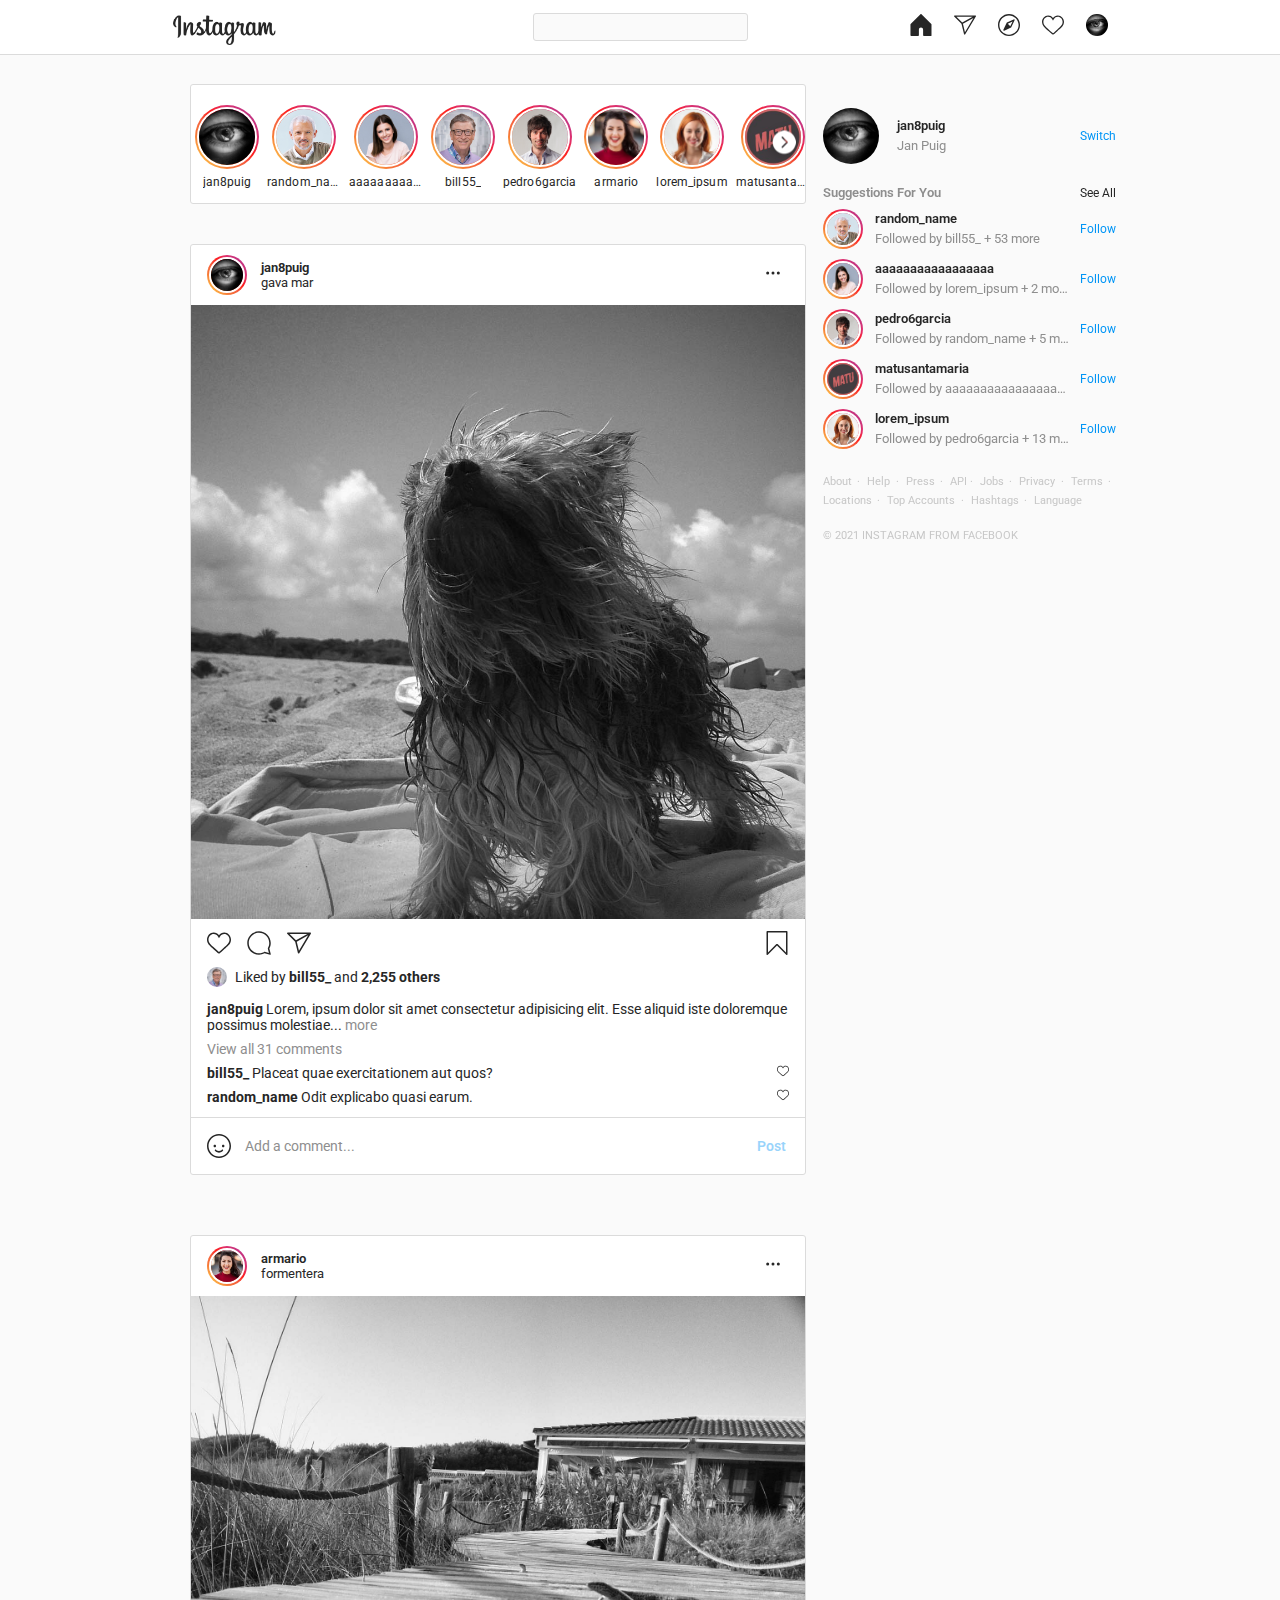
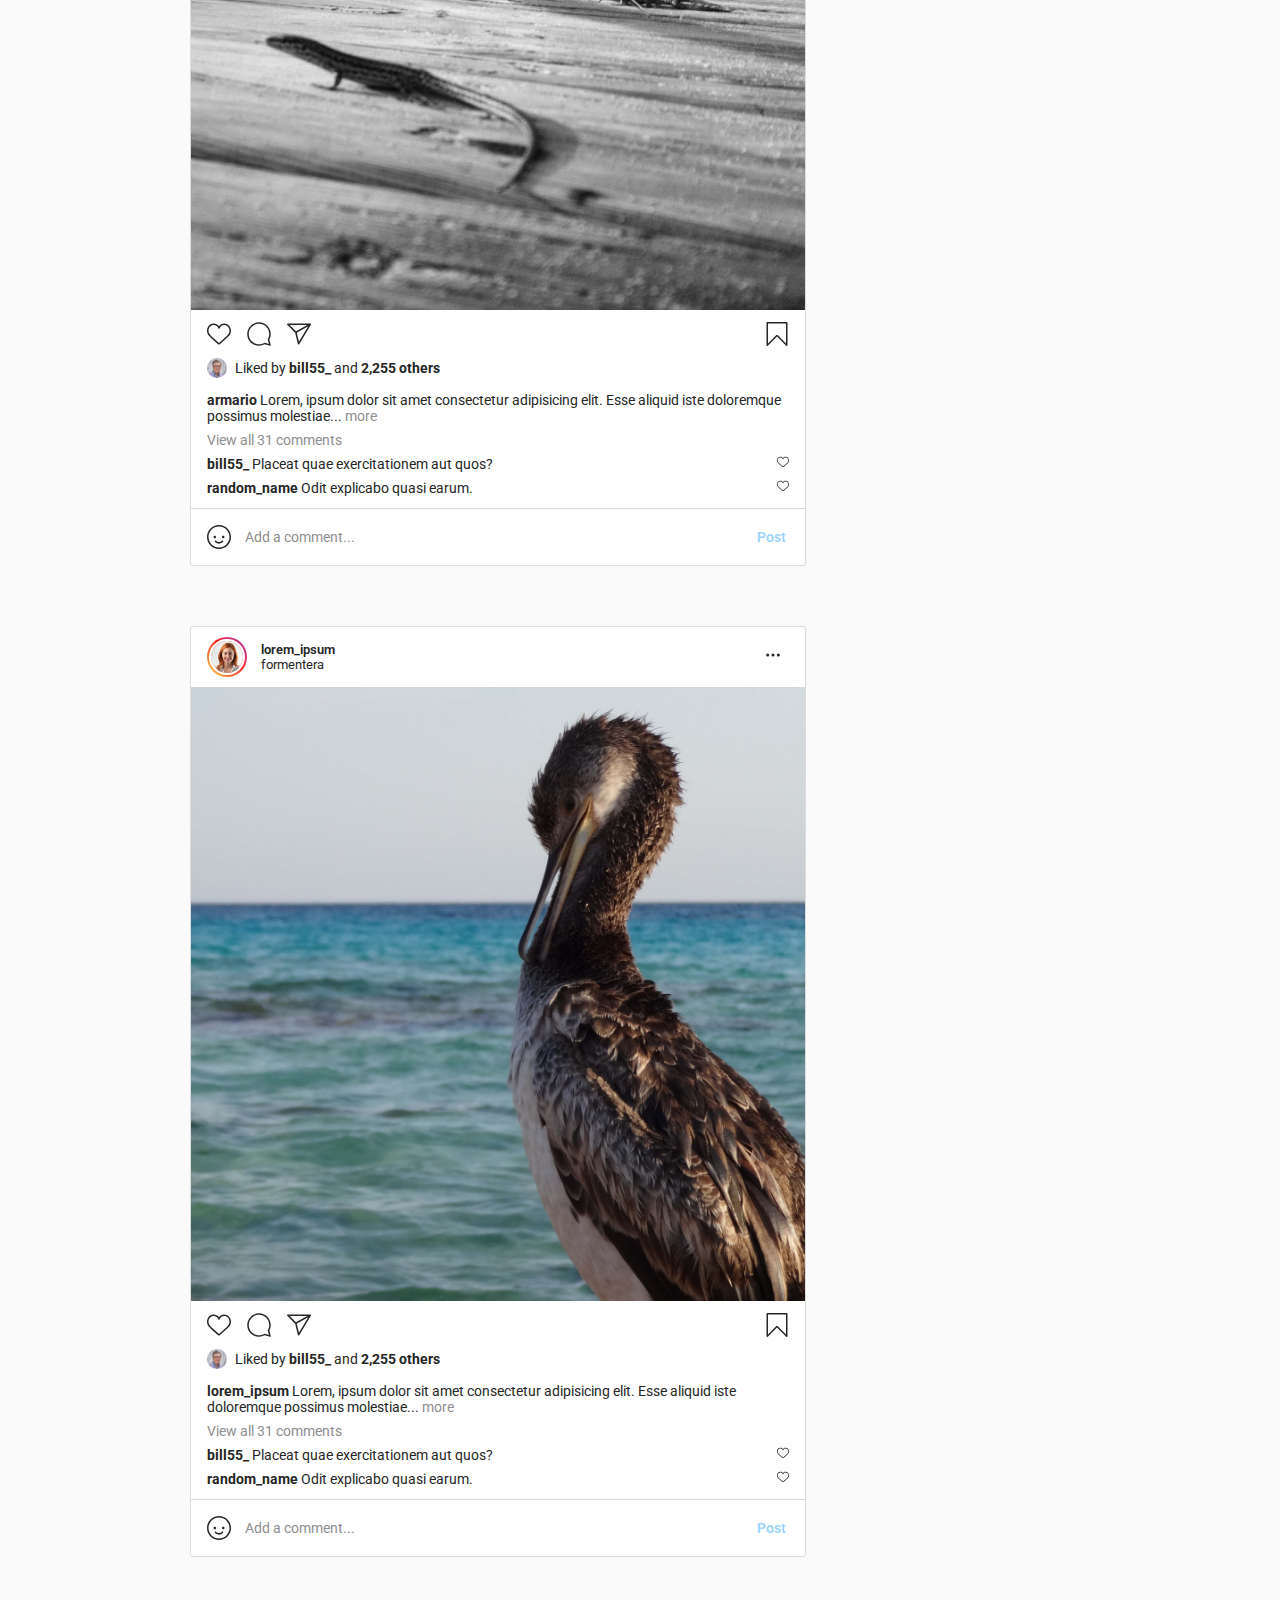
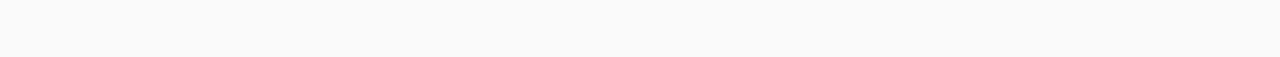
==== commit 37e3a596: "sidebar" ====
--- a/assets/html/home.html
+++ b/assets/html/home.html
@@ -699,9 +699,183 @@
             </div>
           </article>
         </section>
-        
       </div>
-      <section class="suggestions"></section>
+      <section class="sidebar">
+        <article class="sidebar__porfile">
+          <div class="sidebar__porfile__image">
+            <img
+              alt="jan8puig's profile picture"
+              src="/assets/img/porfileImage01.jpg"
+            />
+          </div>
+          <div class="sidebar__porfile__info">
+            <p class="sidebar__porfile__info__username">jan8puig</p>
+            <p class="sidebar__porfile__info__name">Jan Puig</p>
+          </div>
+          <button class="sidebar__porfile__switch">Switch</button>
+        </article>
+        <div class="sidebar__suggestions">
+          <div class="sidebar__suggestions__header">
+            <span class="sidebar__suggestions__header__title"
+              >Suggestions For You</span
+            >
+            <button class="sidebar__suggestions__header__showAll">
+              See All
+            </button>
+          </div>
+
+          <article class="sidebar__suggestions__porfile">
+            <div class="sidebar__suggestions__porfile__image">
+              <img
+                alt="jan8puig's profile picture"
+                src="/assets/img/porfileImage02.jpg"
+              />
+            </div>
+            <div class="sidebar__suggestions__porfile__info">
+              <p class="sidebar__suggestions__porfile__info__username">
+                random_name
+              </p>
+              <p class="sidebar__suggestions__porfile__info__followers">
+                Followed by bill55_ + 53 more
+              </p>
+            </div>
+            <button class="sidebar__suggestions__porfile__follow">
+              Follow
+            </button>
+          </article>
+          <article class="sidebar__suggestions__porfile">
+            <div class="sidebar__suggestions__porfile__image">
+              <img
+                alt="jan8puig's profile picture"
+                src="/assets/img/porfileImage03.jpg"
+              />
+            </div>
+            <div class="sidebar__suggestions__porfile__info">
+              <p class="sidebar__suggestions__porfile__info__username">
+                aaaaaaaaaaaaaaaaa
+              </p>
+              <p class="sidebar__suggestions__porfile__info__followers">
+                Followed by lorem_ipsum + 2 more
+              </p>
+            </div>
+            <button class="sidebar__suggestions__porfile__follow">
+              Follow
+            </button>
+          </article>
+          <article class="sidebar__suggestions__porfile">
+            <div class="sidebar__suggestions__porfile__image">
+              <img
+                alt="jan8puig's profile picture"
+                src="/assets/img/porfileImage05.jpg"
+              />
+            </div>
+            <div class="sidebar__suggestions__porfile__info">
+              <p class="sidebar__suggestions__porfile__info__username">
+                pedro6garcia
+              </p>
+              <p class="sidebar__suggestions__porfile__info__followers">
+                Followed by random_name + 5 more
+              </p>
+            </div>
+            <button class="sidebar__suggestions__porfile__follow">
+              Follow
+            </button>
+          </article>
+          <article class="sidebar__suggestions__porfile">
+            <div class="sidebar__suggestions__porfile__image">
+              <img
+                alt="jan8puig's profile picture"
+                src="/assets/img/porfileImage07.jpg"
+              />
+            </div>
+            <div class="sidebar__suggestions__porfile__info">
+              <p class="sidebar__suggestions__porfile__info__username">
+                matusantamaria
+              </p>
+              <p class="sidebar__suggestions__porfile__info__followers">
+                Followed by aaaaaaaaaaaaaaaaa + 53 more
+              </p>
+            </div>
+            <button class="sidebar__suggestions__porfile__follow">
+              Follow
+            </button>
+          </article>
+          <article class="sidebar__suggestions__porfile">
+            <div class="sidebar__suggestions__porfile__image">
+              <img
+                alt="jan8puig's profile picture"
+                src="/assets/img/porfileImage08.jpg"
+              />
+            </div>
+            <div class="sidebar__suggestions__porfile__info">
+              <p class="sidebar__suggestions__porfile__info__username">
+                lorem_ipsum
+              </p>
+              <p class="sidebar__suggestions__porfile__info__followers">
+                Followed by pedro6garcia + 13 more
+              </p>
+            </div>
+            <button class="sidebar__suggestions__porfile__follow">
+              Follow
+            </button>
+          </article>
+        </div>
+        <footer class="sidebar__footer">
+          <nav class="sidebar__footer__nav">
+            <ul class="sidebar__footer__nav__list">
+              <li class="sidebar__footer__nav__list__item">
+                <a
+                  class="sidebar__footer__nav__list__item__link"
+                  href="https://about.instagram.com/"
+                  rel="nofollow noopener noreferrer"
+                  target="_blank"
+                  waprocessedanchor="true"
+                  >About</a
+                >
+              </li>
+              <li class="sidebar__footer__nav__list__item">
+                <a
+                  class="sidebar__footer__nav__list__item__link"
+                  href="https://help.instagram.com/"
+                  waprocessedanchor="true"
+                  >Help</a
+                >
+              </li>
+              <li class="sidebar__footer__nav__list__item">
+                <a
+                  class="sidebar__footer__nav__list__item__link"
+                  href="https://about.instagram.com/blog/"
+                  waprocessedanchor="true"
+                  >Press</a
+                >
+              </li>
+              <li class="sidebar__footer__nav__list__item"><a class="sidebar__footer__nav__list__item__link" href="/developer/">API</a></li>
+              <li class="sidebar__footer__nav__list__item">
+                <a class="sidebar__footer__nav__list__item__link" href="/about/jobs/">Jobs</a>
+              </li>
+              <li class="sidebar__footer__nav__list__item">
+                <a class="sidebar__footer__nav__list__item__link" href="/legal/privacy/">Privacy</a>
+              </li>
+              <li class="sidebar__footer__nav__list__item">
+                <a class="sidebar__footer__nav__list__item__link _vfM2" href="/legal/terms/">Terms</a>
+              </li>
+              <li class="sidebar__footer__nav__list__item">
+                <a class="sidebar__footer__nav__list__item__link" href="/explore/locations/">Locations</a>
+              </li>
+              <li class="sidebar__footer__nav__list__item">
+                <a class="sidebar__footer__nav__list__item__link" href="/directory/profiles/">Top Accounts</a>
+              </li>
+              <li class="sidebar__footer__nav__list__item">
+                <a class="sidebar__footer__nav__list__item__link" href="/directory/hashtags/">Hashtags</a>
+              </li>
+              <li class="sidebar__footer__nav__list__item">
+                <span class="sidebar__footer__nav__list__item__link">Language</span>
+              </li>
+            </ul>
+          </nav>
+          <span class="sidebar__footer__credits">© 2021 Instagram from Facebook</span>
+        </footer>
+      </section>
     </main>
   </body>
 </html>
--- a/assets/css/style.css
+++ b/assets/css/style.css
@@ -25,6 +25,15 @@
   background-position: -294px -273px;
   height: 45px;
   width: 45px;
+}
+
+.sidebar__porfile__switch, .sidebar__suggestions__header__showAll, .sidebar__suggestions__porfile__follow {
+  border: 0;
+  display: inline;
+  padding: 0;
+  position: relative;
+  background-color: transparent;
+  outline: none;
 }
 
 body {
@@ -458,6 +467,179 @@
   width: 454px;
   height: 618px;
 }
+.mobileCarrusel__images {
+  margin-left: 151px;
+  position: relative;
+}
+.mobileCarrusel__images * {
+  height: 427px;
+  left: 0;
+  /* opacity: 0; */
+  position: absolute;
+  top: 100px;
+  /* visibility: hidden; */
+  width: 240px;
+}
+.mobileCarrusel__images__content__1 {
+  animation: carrusel-animation-1 24s linear infinite normal;
+}
+@-moz-keyframes carrusel-animation-1 {
+  90% {
+    opacity: 0;
+  }
+  95% {
+    opacity: 1;
+  }
+  20% {
+    opacity: 1;
+  }
+  25% {
+    opacity: 0;
+  }
+}
+@keyframes carrusel-animation-1 {
+  90% {
+    opacity: 0;
+  }
+  95% {
+    opacity: 1;
+  }
+  20% {
+    opacity: 1;
+  }
+  25% {
+    opacity: 0;
+  }
+}
+.mobileCarrusel__images__content__2 {
+  animation: carrusel-animation-2 24s linear infinite normal;
+}
+@-moz-keyframes carrusel-animation-2 {
+  0% {
+    opacity: 0;
+  }
+  100% {
+    opacity: 0;
+  }
+  15% {
+    opacity: 0;
+  }
+  20% {
+    opacity: 1;
+  }
+  45% {
+    opacity: 1;
+  }
+  50% {
+    opacity: 0;
+  }
+}
+@keyframes carrusel-animation-2 {
+  0% {
+    opacity: 0;
+  }
+  100% {
+    opacity: 0;
+  }
+  15% {
+    opacity: 0;
+  }
+  20% {
+    opacity: 1;
+  }
+  45% {
+    opacity: 1;
+  }
+  50% {
+    opacity: 0;
+  }
+}
+.mobileCarrusel__images__content__3 {
+  animation: carrusel-animation-3 24s linear infinite normal;
+}
+@-moz-keyframes carrusel-animation-3 {
+  0% {
+    opacity: 0;
+  }
+  100% {
+    opacity: 0;
+  }
+  40% {
+    opacity: 0;
+  }
+  45% {
+    opacity: 1;
+  }
+  70% {
+    opacity: 1;
+  }
+  75% {
+    opacity: 0;
+  }
+}
+@keyframes carrusel-animation-3 {
+  0% {
+    opacity: 0;
+  }
+  100% {
+    opacity: 0;
+  }
+  40% {
+    opacity: 0;
+  }
+  45% {
+    opacity: 1;
+  }
+  70% {
+    opacity: 1;
+  }
+  75% {
+    opacity: 0;
+  }
+}
+.mobileCarrusel__images__content__4 {
+  animation: carrusel-animation-4 24s linear infinite normal;
+}
+@-moz-keyframes carrusel-animation-4 {
+  0% {
+    opacity: 0;
+  }
+  100% {
+    opacity: 0;
+  }
+  65% {
+    opacity: 0;
+  }
+  70% {
+    opacity: 1;
+  }
+  95% {
+    opacity: 1;
+  }
+  100% {
+    opacity: 0;
+  }
+}
+@keyframes carrusel-animation-4 {
+  0% {
+    opacity: 0;
+  }
+  100% {
+    opacity: 0;
+  }
+  65% {
+    opacity: 0;
+  }
+  70% {
+    opacity: 1;
+  }
+  95% {
+    opacity: 1;
+  }
+  100% {
+    opacity: 0;
+  }
+}
 
 .login__main {
   display: flex;
@@ -504,15 +686,6 @@
   padding: 2px;
   display: inline-block;
   border-radius: 50%;
-  /* padding: 1px;
-
-  border: 1px solid transparent;
-
-  background: linear-gradient(to bottom, #833AB4,#C13584,#E1306C,#FD1D1D,#F56040,#F77737,#FCAF45,#FFDC80);
-
-  background-clip: border-box;
-
-  background-origin: border-box; */
 }
 .posts__item__userContainer__image img {
   width: 100%;
@@ -586,15 +759,6 @@
 .posts__item__likes__image {
   width: 20px;
   height: 20px;
-  /* padding: 1px;
-
-  border: 1px solid transparent;
-
-  background: linear-gradient(to bottom, #833AB4,#C13584,#E1306C,#FD1D1D,#F56040,#F77737,#FCAF45,#FFDC80);
-
-  background-clip: border-box;
-
-  background-origin: border-box; */
 }
 .posts__item__likes__image img {
   width: 100%;
@@ -680,15 +844,6 @@
   padding: 2px;
   display: inline-block;
   border-radius: 50%;
-  /* padding: 1px;
-
-  border: 1px solid transparent;
-
-  background: linear-gradient(to bottom, #833AB4,#C13584,#E1306C,#FD1D1D,#F56040,#F77737,#FCAF45,#FFDC80);
-
-  background-clip: border-box;
-
-  background-origin: border-box; */
   margin-bottom: 6px;
   margin-top: 4px;
 }
@@ -786,15 +941,6 @@
 .navBar__content__iconsContainer__porfile {
   width: 22px;
   height: 22px;
-  /* padding: 1px;
-
-  border: 1px solid transparent;
-
-  background: linear-gradient(to bottom, #833AB4,#C13584,#E1306C,#FD1D1D,#F56040,#F77737,#FCAF45,#FFDC80);
-
-  background-clip: border-box;
-
-  background-origin: border-box; */
 }
 .navBar__content__iconsContainer__porfile img {
   width: 100%;
@@ -803,6 +949,168 @@
   overflow: hidden;
   box-sizing: border-box;
   display: block;
+}
+
+.sidebar__porfile {
+  display: flex;
+  align-items: center;
+  margin-bottom: 10px;
+  margin-top: 24px;
+  height: 56px;
+}
+.sidebar__porfile__image {
+  width: 56px;
+  height: 56px;
+  cursor: pointer;
+}
+.sidebar__porfile__image img {
+  width: 100%;
+  height: 100%;
+  border-radius: 50%;
+  overflow: hidden;
+  box-sizing: border-box;
+  display: block;
+}
+.sidebar__porfile__info {
+  display: flex;
+  flex-direction: column;
+  margin-left: 18px;
+  width: calc(100% - 110px);
+}
+.sidebar__porfile__info p {
+  font-size: 13.2px;
+  line-height: 18px;
+  margin: 1px 0;
+}
+.sidebar__porfile__info__username {
+  font-weight: 600;
+}
+.sidebar__porfile__info__name {
+  color: #8e8e8e;
+}
+.sidebar__porfile__switch {
+  color: #0095f6;
+  font-size: 12px;
+  line-height: 14px;
+  font-weight: 400;
+}
+.sidebar__suggestions__header {
+  padding-bottom: 4px;
+  padding-top: 4px;
+  margin-top: 18px;
+  width: 100%;
+  display: flex;
+  justify-content: space-between;
+}
+.sidebar__suggestions__header__title {
+  color: #8e8e8e;
+  font-size: 13px;
+  line-height: 14px;
+  font-weight: 600;
+}
+.sidebar__suggestions__header__showAll {
+  color: #262626;
+  font-size: 12px;
+  line-height: 14px;
+  font-weight: 400;
+}
+.sidebar__suggestions__porfile {
+  display: flex;
+  align-items: center;
+  padding: 1px 0;
+  height: 48px;
+}
+.sidebar__suggestions__porfile__image {
+  width: 32px;
+  height: 32px;
+  width: 36px;
+  height: 36px;
+  background: linear-gradient(to bottom left, #833ab4, #c13584, #e1306c, #fd1d1d, #f56040, #f77737, #fcaf45, #ffdc80);
+  padding: 2px;
+  display: inline-block;
+  border-radius: 50%;
+  cursor: pointer;
+}
+.sidebar__suggestions__porfile__image img {
+  width: 100%;
+  height: 100%;
+  border-radius: 50%;
+  overflow: hidden;
+  box-sizing: border-box;
+  display: block;
+}
+.sidebar__suggestions__porfile__image img {
+  width: 100%;
+  height: 100%;
+  border-radius: 50%;
+  overflow: hidden;
+  box-sizing: border-box;
+  display: block;
+  border: 2px solid white;
+}
+.sidebar__suggestions__porfile__info {
+  display: flex;
+  flex-direction: column;
+  margin-left: 12px;
+  width: calc(100% - 88px);
+  overflow: hidden;
+}
+.sidebar__suggestions__porfile__info p {
+  font-size: 13.2px;
+  line-height: 18px;
+  margin: 1px 0;
+}
+.sidebar__suggestions__porfile__info__username {
+  font-weight: 600;
+}
+.sidebar__suggestions__porfile__info__followers {
+  color: #8e8e8e;
+  width: 95%;
+  overflow: hidden;
+  text-overflow: ellipsis;
+  white-space: nowrap;
+}
+.sidebar__suggestions__porfile__follow {
+  color: #0095f6;
+  font-size: 12px;
+  line-height: 14px;
+  font-weight: 400;
+}
+.sidebar__footer {
+  margin-top: 12px;
+}
+.sidebar__footer__nav {
+  margin-bottom: 16px;
+  max-width: 100%;
+}
+.sidebar__footer__nav__list {
+  list-style: none;
+  margin-right: 0;
+  text-align: left;
+  padding-left: 0;
+}
+.sidebar__footer__nav__list__item {
+  font-size: 11px;
+  font-weight: 400;
+  line-height: 13px;
+  text-transform: none;
+  display: inline-block;
+}
+.sidebar__footer__nav__list__item__link {
+  color: #c7c7c7;
+  text-decoration: none;
+}
+.sidebar__footer__nav__list__item:not(:last-of-type)::after {
+  content: "·";
+  margin: 0 0.25em 0 0.25em;
+  color: #c7c7c7;
+}
+.sidebar__footer__credits {
+  font-size: 11px;
+  font-weight: 400;
+  line-height: 13px;
+  color: #c7c7c7;
+  text-transform: uppercase;
 }
 
 .homeMain {
@@ -817,12 +1125,11 @@
 
 .feedContainer {
   float: left;
-  margin-right: 28px;
   max-width: 614px;
   width: 100%;
 }
 
-.suggestions {
+.sidebar {
   position: fixed;
   left: max(650px, (100% - 935px) / 2 + 650px);
   top: 84px;
@@ -830,7 +1137,6 @@
   width: 293px;
   margin-bottom: 30px;
   padding: 0;
-  background-color: blue;
 }
 
 /*# sourceMappingURL=style.css.map */
